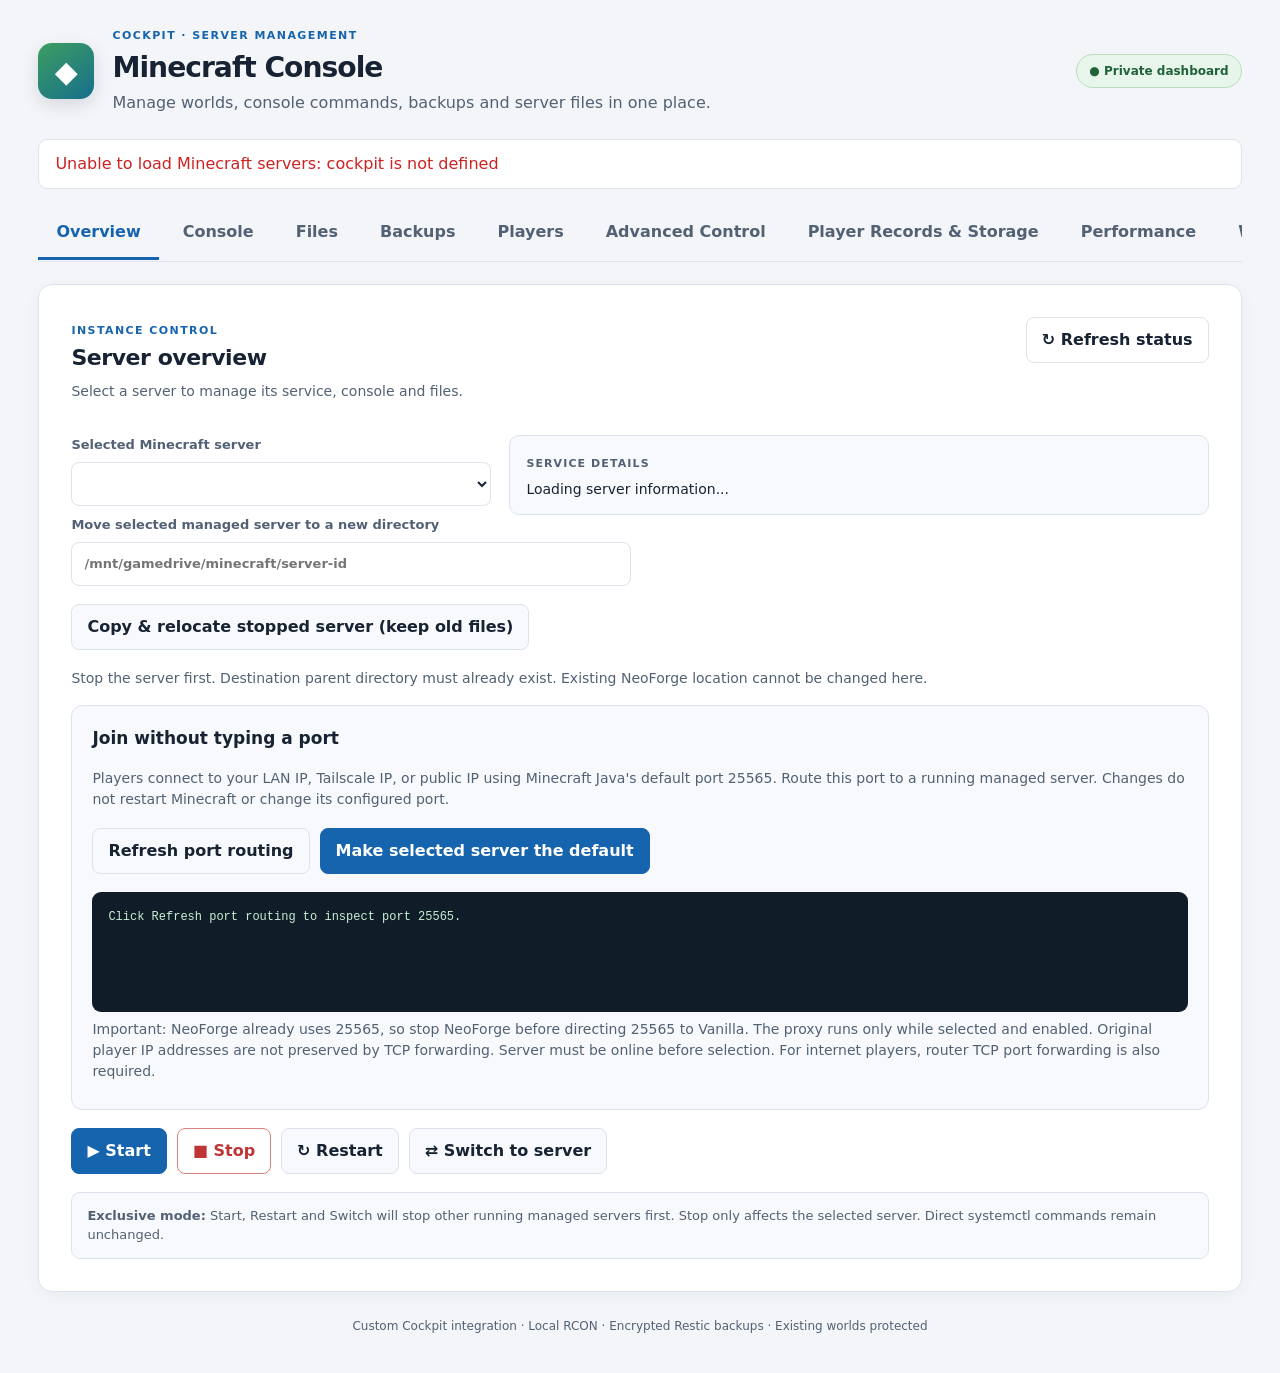
==== cockpit/minecraft-manager/index.html @ a4a47c21 "Initial sanitized Cockpit Minecraft Manager source" ====
<!doctype html>
<html lang="en"><head><meta charset="utf-8"><meta name="viewport" content="width=device-width, initial-scale=1">
<title>Minecraft Console</title><link rel="stylesheet" href="styles.css"><script src="../base1/cockpit.js"></script></head>
<body>
<div class="shell">
<header class="hero"><div class="hero-brand"><div class="app-mark" aria-hidden="true">◆</div><div><div class="eyebrow">COCKPIT · SERVER MANAGEMENT</div><h1>Minecraft Console</h1><p class="subtitle">Manage worlds, console commands, backups and server files in one place.</p></div></div><span class="privacy-pill">● Private dashboard</span></header>
<div id="message" role="status" aria-live="polite"></div>
<nav class="tabs" aria-label="Minecraft manager sections"><button type="button" class="tab active" data-tab="overview" aria-current="page">Overview</button><button type="button" class="tab" data-tab="console">Console</button><button type="button" class="tab" data-tab="files">Files</button><button type="button" class="tab" data-tab="backups">Backups</button><button type="button" class="tab" data-tab="players">Players</button><button type="button" class="tab" data-tab="advanced">Advanced Control</button><button type="button" class="tab" data-tab="player-records">Player Records &amp; Storage</button><button type="button" class="tab" data-tab="performance">Performance</button><button type="button" class="tab" data-tab="insights">World & JVM Insights</button><button type="button" class="tab" data-tab="control-center">Control Center v7</button><button type="button" class="tab" data-tab="automation">Restarts & Resources</button><button type="button" class="tab" data-tab="operations">Operations & Tuning</button><button type="button" class="tab" data-tab="addons">Mods & plugins</button><button type="button" class="tab" data-tab="settings">Settings</button><button type="button" class="tab" data-tab="upgrades">Upgrade versions</button><button type="button" class="tab" data-tab="create">Create server</button></nav>
<main>
<section class="panel tab-view active" data-view="overview" id="overview-panel"><div class="section-heading"><div><span class="kicker">INSTANCE CONTROL</span><h2>Server overview</h2><p class="hint">Select a server to manage its service, console and files.</p></div><button id="refresh" class="btn subtle">↻ Refresh status</button></div>
<div class="server-top"><label class="field server-picker">Selected Minecraft server<select id="server"></select></label><div class="server-summary"><span class="summary-label">Service details</span><div id="info">Loading server information...</div></div></div>
<div class="form-grid"><label class="field">Move selected managed server to a new directory<input id="move-directory" type="text" placeholder="/mnt/gamedrive/minecraft/server-id"></label></div><div class="toolbar"><button id="relocate-server" class="btn secondary">Copy &amp; relocate stopped server (keep old files)</button></div><p class="hint">Stop the server first. Destination parent directory must already exist. Existing NeoForge location cannot be changed here.</p>
<div class="sub-panel" id="default-port-panel"><h3>Join without typing a port</h3><p class="hint">Players connect to your LAN IP, Tailscale IP, or public IP using Minecraft Java's default port 25565. Route this port to a running managed server. Changes do not restart Minecraft or change its configured port.</p><div class="toolbar"><button type="button" id="default-port-refresh" class="btn secondary">Refresh port routing</button><button type="button" id="default-port-select" class="btn primary">Make selected server the default</button></div><pre id="default-port-status" class="output">Click Refresh port routing to inspect port 25565.</pre><p class="hint">Important: NeoForge already uses 25565, so stop NeoForge before directing 25565 to Vanilla. The proxy runs only while selected and enabled. Original player IP addresses are not preserved by TCP forwarding. Server must be online before selection. For internet players, router TCP port forwarding is also required.</p></div>
<div class="action-strip"><button id="start" class="btn primary">▶ Start</button><button id="stop" class="btn danger">■ Stop</button><button id="restart" class="btn secondary">↻ Restart</button><button id="switch" class="btn secondary">⇄ Switch to server</button></div>
<div class="notice"><strong>Exclusive mode:</strong> Start, Restart and Switch will stop other running managed servers first. Stop only affects the selected server. Direct systemctl commands remain unchanged.</div></section>
<section class="panel tab-view" data-view="console"><div class="section-heading"><div><span class="kicker">LIVE OUTPUT</span><h2>Server console</h2><p class="hint">Journal logs update every 15 seconds while visible. Commands use authenticated local RCON.</p></div><span class="terminal-dot">● LIVE POLLING</span></div>
<div class="console-frame"><div class="console-title"><span class="console-lights"><i></i><i></i><i></i></span><span>systemd · selected server</span></div><pre id="logs" aria-label="Minecraft server logs">Loading...</pre></div>
<div class="rcon-bar"><p id="rcon-status" class="status-text">Loading RCON status...</p><button id="enable-rcon" class="btn subtle">Enable RCON (stopped server)</button></div><div class="command-row"><label class="sr-only" for="command">Minecraft RCON command</label><span class="prompt-symbol">&gt;</span><input id="command" type="text" placeholder="Enter command, e.g. list" autocomplete="off"><button id="send" class="btn primary">Send command ↗</button></div>
<div class="notice">Commands target the server currently selected in the Overview tab. Never paste passwords into the console.</div>
<section class="activity-section" aria-labelledby="player-activity-title">
  <div class="section-heading activity-heading"><div><span class="kicker">LIVE PLAYER EVENTS</span><h2 id="player-activity-title">Player activity console</h2><p class="hint">Read-only journal activity from the selected server. Refreshes every 15 seconds while the Console tab is visible. No additional RCON requests.</p></div><span class="terminal-dot">● LIVE POLLING</span></div>
  <div class="activity-controls">
    <label class="field">Event type<select id="activity-filter"><option value="all">All player activity</option><option value="join">Joins</option><option value="leave">Leaves</option><option value="chat">Chat</option><option value="announcement">Announcements & deaths</option><option value="command">Logged commands</option><option value="moderation">Moderation</option></select></label>
    <label class="field">Search messages<input id="activity-search" type="search" maxlength="120" placeholder="Player name or message"></label>
    <label class="activity-check"><input id="activity-autoscroll" type="checkbox" checked> Auto-scroll</label>
    <button type="button" id="activity-pause" class="btn secondary">Pause</button>
    <button type="button" id="activity-refresh" class="btn secondary">↻ Refresh</button>
    <button type="button" id="activity-export" class="btn secondary">Export CSV</button>
  </div>
  <div class="console-frame"><div class="console-title"><span class="console-lights"><i></i><i></i><i></i></span><span>Players · selected server</span><span id="activity-count" class="activity-count">0 events</span></div><div id="player-activity" role="log" aria-label="Minecraft player activity" aria-live="off">Open the Console tab to load player activity.</div></div>
  <p id="activity-status" class="hint" role="status">Events shown only when logged by the server; player commands may require a compatible logging mod or plugin.</p>
</section></section>
<section class="panel tab-view" data-view="backups"><div class="section-heading"><div><span class="kicker">WORLD SAFETY</span><h2>Manual backups</h2><p class="hint" id="backup-description">Back up the selected server into your encrypted Restic repository. Managed servers temporarily stop during backup; NeoForge uses its existing service. No automatic schedule.</p></div></div>
<div class="sub-panel"><h3>Automatic backups &amp; storage</h3><p class="hint">Schedules are per server. Automatic backups may briefly disconnect players. A custom repository must already contain a valid encrypted Restic repository; no files are moved.</p><div class="toolbar"><label>Schedule <select id="backup-schedule"><option value="off">Off (manual only)</option><option value="hourly">Every hour</option><option value="6hours">Every 6 hours</option><option value="12hours">Every 12 hours</option><option value="daily">Daily</option><option value="weekly">Weekly</option><option value="custom">Custom interval</option></select></label><label>Custom interval (minutes, 15–10080) <input id="backup-interval" type="number" min="15" max="10080" value="1440"></label></div><label>Existing backup repository <input id="backup-repository" type="text" style="width:100%" placeholder="/mnt/backup/minecraft/restic-repo"></label><p class="hint" id="backup-repo-note"></p><label>Restore export directory (optional, on a mounted drive) <input id="restore-export-directory" type="text" style="width:100%" placeholder="/mnt/drive/minecraft-restore-export"></label><div class="action-strip"><button id="backup-settings-save" class="btn secondary">Save backup settings</button><span id="backup-schedule-status" class="small"></span></div><p class="hint">Live restore always restores into the original stopped server directory with a recovery copy. Exporting to another folder does not alter the live server.</p></div>
<div class="action-strip"><button id="backup" class="btn primary">Back up selected server now</button><button id="snapshots" class="btn secondary">↻ Refresh backup history</button></div><div class="block-title">Selected server snapshot history</div><pre id="backup-list" class="output" aria-label="Restic backup history">Select Refresh backup history.</pre><div class="sub-panel"><h3>Restore a server snapshot</h3><p class="hint">The selected server must be stopped. A recovery Restic snapshot is made first, and old files are retained in a sibling folder. Restoration never starts the server automatically.</p><div class="toolbar"><button id="restore-refresh" class="btn secondary">Load available restore points</button><select id="restore-select" aria-label="Restore snapshot"><option value="">Choose a snapshot...</option></select></div><button id="restore-go" class="btn danger" disabled>Restore selected snapshot</button> <button id="restore-export-go" class="btn secondary">Export snapshot to folder</button><div id="restore-status" class="small"></div></div><div class="notice">Run backups when no players are online. Test restores before relying on any backup for important world data.</div></section>
<section class="panel tab-view" data-view="files"><div class="section-heading"><div><span class="kicker">SERVER CONTENT</span><h2>Server files</h2><p class="hint">Edit configuration files and upload content within the selected server directory.</p></div></div><div class="notice warning"><strong>Live-aware edits:</strong> You may save server.properties while running. Only supported settings (difficulty, default gamemode, whitelist) are sent live via RCON; other changes require a restart. Stop before editing other files or uploading. Make a Restic backup first; never upload untrusted mods or plugins.</div>
<div class="sub-panel"><h3>Configuration editor</h3><div class="toolbar"><button id="file-refresh" class="btn subtle">↻ Refresh files</button><label class="field inline-field">File<select id="file-select" aria-label="Choose server file"><option value="">Load files...</option></select></label><button id="file-open" class="btn secondary">Edit selected config</button></div><div id="file-label" class="small"></div><textarea id="file-editor" rows="16" spellcheck="false" aria-label="Configuration editor"></textarea><div class="toolbar"><button id="file-save" class="btn primary">Save configuration</button></div></div>
<div class="sub-panel"><h3>Upload server files</h3><div class="form-grid"><label class="field">Destination<select id="upload-kind"><option value="mods">NeoForge mods (.jar)</option><option value="plugins">Spigot plugins (.jar)</option><option value="resourcepacks">Resource packs (.zip)</option><option value="icon">Server icon (64×64 PNG)</option></select></label><label class="field">Choose a file<input id="upload-file" type="file"></label></div><button id="upload-button" class="btn primary">↑ Upload to selected server</button><div id="upload-status" class="small" role="status"></div><p class="hint">Resource packs must be hosted separately to distribute to players. The server icon is saved as <code>server-icon.png</code> and appears in the multiplayer list after restart.</p></div></section>

<section class="panel tab-view" data-view="players"><div class="section-heading"><div><span class="kicker">ACCESS CONTROL</span><h2>Player management</h2><p class="hint">Manage online players, whitelists, and operator permissions through the selected server's RCON connection.</p></div></div><div class="sub-panel"><div class="toolbar"><button class="btn secondary" id="players-refresh">Refresh players & whitelist</button><button class="btn secondary" id="whitelist-on">Whitelist on</button><button class="btn secondary" id="whitelist-off">Whitelist off</button></div><pre class="output" id="players-output">Select Refresh to load players.</pre></div><div class="sub-panel"><label class="field">Minecraft Java username<input id="player-name" maxlength="16" pattern="[A-Za-z0-9_]{3,16}" placeholder="PlayerName" /></label><div class="toolbar"><select id="player-operation" aria-label="Player action"><option value="whitelist-add">Add to whitelist</option><option value="whitelist-remove">Remove from whitelist</option><option value="op">Grant operator</option><option value="deop">Revoke operator</option><option value="kick">Kick player</option><option value="ban">Ban player</option><option value="pardon">Unban player</option></select><button class="btn primary" id="player-apply">Apply action</button></div></div></section>
<section class="panel tab-view" data-view="advanced"><div class="section-heading"><div><span class="kicker">PLAYER OPERATIONS</span><h2>Advanced Minecraft Control Center</h2><p class="hint">Selected server only. Player analytics use recorded journal activity; live announcements use authenticated RCON.</p></div><button class="btn secondary" id="advanced-refresh">Refresh activity summary</button></div>
<div class="sub-panel"><h3>Player activity summary · last 24 hours</h3><p class="hint">Based on the most recent 2,500 journal lines; not a complete accounting of every player command or action.</p><div id="advanced-summary" class="stat-grid">Click Refresh activity summary.</div><div id="advanced-hourly" class="addon-list"></div><p id="advanced-status" class="hint"></p></div>
<div class="sub-panel" id="quick-branding"><h3>Quick server branding</h3>
<div class="form-grid"><label class="field">Branding target — independent of Overview<select id="brand-server"></select></label></div>
<div class="notice" id="brand-destination">Choose a server to see the destination path.</div><p class="hint">Set a friendly Cockpit display name and Minecraft multiplayer description (MOTD). The name is a dashboard label only, not a server-folder or world rename. MOTD needs a server restart to appear in multiplayer lists; icon uploads also need a restart.</p><div class="form-grid"><label class="field">Friendly dashboard name<input id="brand-label" maxlength="56" placeholder="My Survival Server"></label><label class="field">Multiplayer description (MOTD)<input id="brand-motd" maxlength="120" placeholder="Welcome to the server!"></label></div><div class="toolbar"><button id="brand-load" class="btn secondary">Reload branding</button><button id="brand-save" class="btn primary">Save branding</button></div><div class="sub-panel"><h4>Server icon</h4><p class="hint">Direct upload to the server selected ABOVE, not the Files or Overview tab. Stopped server required. Existing icon is backed up before replacement.</p><label class="field">Choose 64×64 PNG<input type="file" id="brand-icon-file" accept="image/png,.png"></label><div class="toolbar"><img id="brand-icon-preview" alt="New icon preview" width="64" height="64" style="display:none;image-rendering:pixelated;border-radius:6px"><button type="button" class="btn primary" id="brand-icon-upload">Upload icon to selected server</button></div><p class="hint" id="brand-icon-status">No file selected.</p></div><p class="hint" id="brand-status">Select a server to load branding.</p></div>
<div class="sub-panel" id="branding-v8"><h3>Branding Studio v8</h3><p class="hint">Uses the independent Quick Branding server selector above. Preview only until you explicitly save. Live status ping uses localhost; it will not start Minecraft.</p>
<div class="toolbar"><button class="btn secondary" id="v8-refresh">Refresh branding &amp; live status</button><span id="v8-state" class="hint">Not loaded.</span></div>
<div class="form-grid"><label class="field">Colored MOTD (use § color codes)<input id="v8-motd" maxlength="240" placeholder="§6My §aSurvival §fServer"></label><label class="field">Insert color code<select id="v8-color"><option value="§6">Gold</option><option value="§c">Red</option><option value="§a">Green</option><option value="§b">Aqua</option><option value="§e">Yellow</option><option value="§f">White</option><option value="§l">Bold</option><option value="§o">Italic</option><option value="§r">Reset</option></select></label></div>
<div class="toolbar"><button class="btn secondary" id="v8-insert">Insert format code</button><button class="btn primary" id="v8-save-motd">Save MOTD only</button></div>
<div class="notice"><strong>Local preview — not your client's saved server name</strong><div style="display:flex;gap:12px;align-items:center;margin:8px 0"><img id="v8-icon" width="64" height="64" alt="Server icon preview" style="image-rendering:pixelated;border-radius:5px"><div><strong id="v8-client-name">Minecraft Server (client-defined)</strong><div id="v8-preview" style="white-space:pre-wrap"></div><small id="v8-ping">Status ping not requested.</small></div></div></div>
<div class="sub-panel"><h4>Icon converter &amp; gallery</h4><p class="hint">Convert JPEG, PNG or WebP to 64×64 PNG. Crop or fit. The backend stores the previous icon in history.</p><label class="field">Choose image<input id="v8-image" type="file" accept="image/jpeg,image/png,image/webp"></label><label class="field">Resize mode<select id="v8-resize"><option value="crop">Crop to fill</option><option value="fit">Fit with transparent padding</option></select></label><div class="toolbar"><button id="v8-icon-save" class="btn primary">Convert &amp; save icon</button><button id="v8-gallery-refresh" class="btn secondary">Load icon history</button></div><div id="v8-gallery" class="addon-list"></div></div>
<div class="sub-panel"><h4>Presets &amp; per-server history</h4><div class="toolbar"><label class="field">Preset name<input id="v8-preset-name" maxlength="40" placeholder="Survival"></label><button id="v8-preset-save" class="btn secondary">Save current as preset</button></div><div class="toolbar"><label class="field">Saved preset<select id="v8-presets"></select></label><button id="v8-preset-apply" class="btn secondary">Apply preset to chosen server</button></div><div class="toolbar"><label class="field">Copy preset FROM server<select id="v8-copy-source"></select></label><label class="field">Source preset<select id="v8-copy-preset"></select></label><button id="v8-copy" class="btn secondary">Copy source preset to current branding target (do not apply)</button></div><p class="hint">Preset application changes MOTD and icon, but not the Cockpit display name. To copy between servers, select the destination in Quick Branding and save matching values explicitly. No automatic restarts.</p><div class="toolbar"><button id="v8-history-refresh" class="btn secondary">Refresh audit/history</button></div><div id="v8-history" class="addon-list"></div></div><p class="notice" id="v8-feedback">No changes made.</p></div>
<!-- MC_JOIN_ANNOUNCER_BEGIN -->
<div class="sub-panel" id="join-announcer-panel"><h3>Automatic join &amp; leave announcements · Vanilla</h3>
<p class="hint">Customize messages when players join or leave. Runs as a separate local systemd service; no mods or Minecraft restarts. Applies only to mc-managed-vanilla-test.service, regardless of the server selected above. The normal Vanilla join/leave lines will still appear.</p>
<div class="form-grid"><label class="field">Join message (include {player})<input id="join-message" maxlength="140" placeholder="✦ {player} joined!"></label>
<label class="field">Leave message (include {player})<input id="leave-message" maxlength="140" placeholder="✦ {player} left!"></label>
<label class="field">Message color<select id="join-color"><option value="gold">Gold</option><option value="green">Green</option><option value="aqua">Aqua</option><option value="yellow">Yellow</option><option value="white">White</option><option value="red">Red</option><option value="gray">Gray</option><option value="blue">Blue</option><option value="light_purple">Purple</option><option value="dark_green">Dark green</option><option value="dark_red">Dark red</option><option value="dark_aqua">Dark aqua</option></select></label></div>
<div class="toolbar"><button class="btn secondary" id="join-load">Reload</button><button class="btn primary" id="join-save">Save messages</button><button class="btn secondary" id="join-enable">Enable</button><button class="btn secondary" id="join-disable">Disable</button><button class="btn secondary" id="join-test">Send test message</button><button class="btn secondary" id="join-history-load">Recent activity</button></div>
<p class="hint" id="join-live-state">Checking service…</p><pre class="log" id="join-history"></pre></div>
<script defer src="announcer-ui.js"></script>
<!-- MC_JOIN_ANNOUNCER_END -->
<div class="sub-panel" id="periodic-panel"><h3>Periodic announcements</h3><p class="hint">Schedules are saved per server and persist across reboots. A timer checks every minute. Messages rotate in order and display a red bold [Console]: prefix. Offline servers are skipped. No automatic restarts.</p><label class="field"><input id="periodic-enabled" type="checkbox"> Enable scheduled announcements</label><div class="toolbar"><label class="field">Repeat every (minutes, minimum 5)<input id="periodic-minutes" type="number" min="5" max="1440" step="1" value="60"></label></div><div class="toolbar"><label class="field">Announcement color<select id="periodic-color"><option value="white">White</option><option value="gold">Gold</option><option value="yellow">Yellow</option><option value="green">Green</option><option value="aqua">Aqua</option><option value="blue">Blue</option><option value="light_purple">Purple</option><option value="red">Red</option><option value="gray">Gray</option></select></label><label class="field"><input type="checkbox" id="periodic-bold"> Bold messages</label></div><p class="hint">Color uses Minecraft <code>tellraw</code> JSON text components. Check your server version with Send next message now; unsupported versions will report failure, not silently send an uncolored message.</p><label class="field">Messages (one per line, max 8, each 1–140 characters)<textarea id="periodic-messages" rows="5" placeholder="Remember to be respectful!&#10;Server backups run overnight."></textarea></label><div class="toolbar"><label class="field"><input type="checkbox" id="periodic-online-only"> Only announce when players are online</label><label class="field"><input type="checkbox" id="periodic-quiet-enabled"> Enable quiet hours (server local time)</label><label class="field">Quiet start<input id="periodic-quiet-start" type="time" value="23:00"></label><label class="field">Quiet end<input id="periodic-quiet-end" type="time" value="08:00"></label></div><p class="hint">Quiet hours support overnight ranges. Scheduled messages are skipped during quiet hours or with no players; the next regular interval is still checked. Test now bypasses both rules.</p><div class="notice" id="periodic-preview">Next message preview appears here after loading a schedule.</div><div class="toolbar"><button class="btn primary" id="periodic-save">Save schedule</button><button class="btn secondary" id="periodic-load">Reload</button><button class="btn secondary" id="periodic-test">Send next message now</button><button class="btn secondary" id="periodic-history-btn">Recent sends</button></div><div class="toolbar"><label class="field">Quick message preset<select id="announcement-preset"><option value="">Choose a preset…</option><option value="welcome">Welcome and rules</option><option value="backup">Backup reminder</option><option value="discord">Community reminder</option><option value="lag">Performance tip</option></select></label><button id="announcement-preset-add" class="btn secondary">Add preset to rotation</button></div><p id="periodic-status" class="hint">Load the selected server to view its schedule.</p><pre id="periodic-history" class="log"></pre></div>
<div class="sub-panel"><h3>Broadcast announcement</h3><p class="hint">Send a message to everyone currently online with a red bold <strong>[Console]:</strong> label. Uses the announcement color and bold setting above. No restart; requires RCON.</p><label class="field">Message (1–140 characters)<input type="text" id="advanced-announcement" maxlength="140" placeholder="Server maintenance in 10 minutes" autocomplete="off"></label><div class="toolbar"><button class="btn primary" id="advanced-announce">Send announcement</button></div><p id="advanced-announce-status" class="hint">Nothing sent yet.</p></div>
<div class="notice">Announcements are visible to players. Always verify the selected server before sending. Full command auditing requires server-side support.</div></section>
<section class="panel tab-view" data-view="player-records">
<div class="section-heading"><div><span class="kicker">PLAYER HISTORY &amp; BACKUP AUDIT</span><h2>Player Records &amp; Storage</h2><p class="hint">Selected Minecraft server only. Player history is collected from retained systemd logs; commands absent from Minecraft logs cannot be recovered.</p></div><button id="v4-refresh" class="btn secondary">Refresh records</button></div>
<div class="sub-panel"><h3>Server storage and file location</h3><div id="v4-storage" class="addon-list">Select Refresh records.</div><p class="hint">Sizes are filesystem estimates and can be partial on very large directories. Never include Restic repository size in Minecraft world size.</p></div>
<div class="sub-panel"><h3>Restic backup inventory · read-only</h3><div id="v4-backups" class="addon-list">Select Refresh records.</div><p class="hint">Shows ALL snapshots in the selected configured repository, including snapshots not tagged for this server. Matching uses snapshot tags and source paths. Restic deduplicates storage: summing snapshot sizes is misleading. No backups are deleted.</p></div>
<div class="sub-panel"><h3>Persistent player history</h3><p class="hint">Recorded from retained journal events when Refresh is used. The on-disk database preserves observed events across browser sessions and reboots; it cannot reconstruct events already rotated out of the journal.</p><div id="v4-players" class="addon-list">Select Refresh records.</div><pre id="v4-events" class="log">No events loaded.</pre></div>
<div class="sub-panel"><h3>Private moderation notes</h3><p class="hint">Administrator notes are stored locally per server and player; they do not change bans or whitelists. Only trusted Cockpit administrators should access this page.</p><div class="toolbar"><label class="field">Player name<input id="v4-player" maxlength="16" placeholder="MinecraftName"></label><button class="btn secondary" id="v4-notes-load">Load note</button></div><label class="field">Note<textarea id="v4-note" rows="4" maxlength="2000" placeholder="Reason for warning, moderation context, follow-up…"></textarea></label><div class="toolbar"><button class="btn primary" id="v4-notes-save">Save note</button><span id="v4-note-status" class="hint"></span></div></div>
</section>
<section class="panel tab-view" data-view="performance"><div class="section-heading"><div><span class="kicker">SERVER TELEMETRY</span><h2>Performance</h2><p class="hint">Systemd process counters and disk space, plus player count when RCON is ready. Visible performance and console panels refresh every 15 seconds; hidden tabs do not poll.</p></div><button id="stats-refresh" class="btn secondary">Refresh metrics</button></div><div class="stat-grid" id="stats-grid">Select Refresh metrics.</div><div class="notice">TPS/MSPT are not universally available. This page does not invent performance measurements on Vanilla.</div></section>
<section class="panel tab-view" data-view="insights"><div class="section-heading"><div><span class="kicker">READ-ONLY SERVER INSPECTION</span><h2>World & JVM Insights</h2><p class="hint">Review world storage, live JVM heap settings, garbage collector, systemd resource limits, and health notices without changing your servers.</p></div><button id="insights-refresh" class="btn secondary">Refresh insights</button></div><div id="insights-summary" class="stat-grid">Select Refresh insights.</div><div class="sub-panel"><h3>World storage</h3><div id="insights-worlds" class="addon-list">No scan yet.</div></div><div class="sub-panel"><h3>Health and resource recommendations</h3><div id="insights-notices" class="notice">No scan yet.</div><p class="hint">World-size scans are bounded to 12,000 directory entries per world. CPU affinity and JVM heap settings are inspection-only; no automatic tuning is applied.</p></div></section>
<section class="panel tab-view" data-view="control-center"><div class="section-heading"><div><span class="kicker">MINECRAFT CONTROL CENTER v7</span><h2>Health, Players, Backups & Tuning</h2><p class="hint">Read-only intelligence and resource planning. No automatic restarts or persistent configuration changes.</p></div><button class="btn secondary" id="cc-refresh">Refresh control center</button></div><div class="sub-panel"><h3>Server & recovery health</h3><div id="cc-health" class="stat-grid">Click Refresh.</div></div><div class="sub-panel"><h3>Player activity & crash indicators (24 hours)</h3><div id="cc-players" class="addon-list">Click Refresh.</div></div><div class="sub-panel"><h3>World storage & backup status</h3><div id="cc-worlds" class="addon-list">Click Refresh.</div></div><div class="sub-panel"><h3>Persistent CPU & RAM history (7 days)</h3><p class="hint">Read-only cgroup measurements recorded every minute, even with Cockpit closed. CPU percentage is across logical CPUs (100% = one core). Gaps indicate stopped services or missing metrics. Data collection starts after installation.</p><div class="toolbar"><label class="field">History window <select id="v7-window"><option value="1">1 hour</option><option value="6">6 hours</option><option value="24" selected>24 hours</option><option value="168">7 days</option></select></label><button class="btn secondary" id="v7-refresh">Refresh performance history</button></div><div id="v7-metrics-status" class="notice">No history loaded.</div><div id="v7-metrics-graphs" style="display:grid;gap:14px"></div></div><div class="sub-panel"><h3>Performance history (this browser session)</h3><p class="hint">Snapshots collected only while this tab is open. No permanent daemon or server-side database.</p><div id="cc-trends" class="addon-list">No samples yet.</div></div><div class="sub-panel"><h3>RAM & CPU plan (preview only)</h3><div class="toolbar"><label class="field">Minimum JVM heap (GiB)<input id="cc-min" type="number" min="1" max="64" value="4"></label><label class="field">Maximum JVM heap (GiB)<input id="cc-max" type="number" min="1" max="64" value="8"></label><label class="field">Logical CPU equivalent<input id="cc-cores" type="number" min="1" max="32" value="4"></label><button class="btn secondary" id="cc-plan">Preview resource plan</button></div><div class="notice" id="cc-plan-result">Preview does not apply any changes.</div></div><div class="sub-panel"><h3>Persistent NeoForge JVM heap (requires stopped server)</h3><p class="hint">Changes take effect on the next server start. The original JVM argument file is backed up. Only NeoForge is supported.</p><div class="toolbar"><button class="btn secondary" id="v6-load-heap">Read current JVM heap</button><label class="field">Minimum heap (GiB)<input type="number" id="v6-min" min="1" max="24" value="4"></label><label class="field">Maximum heap (GiB)<input type="number" id="v6-max" min="1" max="24" value="12"></label><button class="btn secondary" id="v6-save-heap">Save JVM heap</button></div><div class="notice" id="v6-heap-status">No changes made.</div></div>
<div class="sub-panel"><h3>NeoForge crash recovery (requires stopped server)</h3><p class="hint">Existing restart-on-failure is preserved. Optional settings use a dedicated systemd drop-in, with previous overrides backed up.</p><div class="toolbar"><button class="btn secondary" id="v6-load-recovery">Read current policy</button><label class="field">Restart delay (seconds)<input type="number" id="v6-delay" min="5" max="300" value="15"></label><label class="field">Max starts in interval<input type="number" id="v6-burst" min="1" max="10" value="3"></label><label class="field">Interval (seconds)<input type="number" id="v6-interval" min="60" max="3600" value="300"></label><button class="btn secondary" id="v6-save-recovery">Save recovery policy</button></div><div class="notice" id="v6-recovery-status">No changes made.</div></div>
<div class="sub-panel"><h3>Safety recommendations</h3><div id="cc-advice" class="notice">Click Refresh.</div></div></section>
<section class="panel tab-view" data-view="automation"><div class="section-heading"><div><span class="kicker">RESOURCE & RESTART AUTOMATION</span><h2>Scheduled Restarts & Persistent Resources</h2><p class="hint">Controls apply to the server selected below, independently of the Overview selection. Server-specific changes require confirmation.</p></div></div>
<div class="sub-panel"><h3>Selected server</h3><label class="field">Minecraft server<select id="v9-server"></select></label><div class="toolbar"><button id="v9-reload" class="btn secondary">Load current policy</button></div><div id="v9-state" class="notice">Choose a server.</div></div>
<div class="sub-panel"><h3>Automatic scheduled restarts</h3><p class="hint">Opt-in; one reminder before stopping Minecraft, an extra one-minute warning for longer countdowns. Only restarts an already running server. Requires working local RCON. Fails closed if warnings cannot be sent. No catch-up restarts after downtime.</p>
<label class="field"><input id="v9-enabled" type="checkbox"> Enable automatic restarts</label><div class="toolbar"><label class="field">Every N hours<input id="v9-hours" type="number" min="1" max="168" value="24"></label><label class="field">Warning lead time<select id="v9-warn"><option value="1">1 minute</option><option value="5" selected>5 minutes</option><option value="10">10 minutes</option></select></label><button id="v9-save-schedule" class="btn primary">Save restart schedule</button></div><div id="v9-schedule-status" class="notice">Disabled until you enable it.</div></div>
<div class="sub-panel"><h3>Persistent CPU & RAM policy</h3><p class="hint">Stop the selected server before applying. CPUQuota is a limit, not CPU affinity. 100% = one logical CPU; 0 = unlimited. MemoryMax is total service memory, not the Java heap.</p>
<div class="toolbar"><label class="field">CPU limit (%)<input id="v9-cpu" type="number" min="0" max="2800" value="400"></label><label class="field">MemoryMax (GiB; 0 unlimited)<input id="v9-memory" type="number" min="0" max="26" value="6"></label><label class="field">JVM Xms (GiB; 0 unchanged)<input id="v9-min" type="number" min="0" max="24" value="0"></label><label class="field">JVM Xmx (GiB; 0 unchanged)<input id="v9-max" type="number" min="0" max="24" value="0"></label></div><p class="hint">Persistent Xms/Xmx is supported for standard managed Vanilla/Spigot units. NeoForge JVM heap continues to use its existing Control Center v7 tool. No running JVM is forcibly modified.</p><button class="btn primary" id="v9-save-resources">Save resources (stopped server)</button><div class="notice" id="v9-resource-status">No changes made.</div></div></section>
<section class="panel tab-view" data-view="operations"><div class="section-heading"><div><span class="kicker">OPERATIONAL INTELLIGENCE</span><h2>Operations & Tuning</h2><p class="hint">View player activity, crash indicators and systemd resource policy. Runtime CPU quota is optional and requires confirmation.</p></div><button class="btn secondary" id="ops-refresh">Refresh</button></div>
<div class="sub-panel"><h3>Service health</h3><div class="stat-grid" id="ops-health">Load operations to begin.</div><p class="hint" id="ops-scope"></p></div>
<div class="sub-panel"><h3>Player activity & server warnings</h3><div class="addon-list" id="ops-events">No history loaded.</div></div>
<div class="sub-panel"><h3>Resource policy</h3><div id="ops-policy" class="notice">No policy loaded.</div><p class="hint">CPU quota caps aggregate CPU time; it does not pin cores or increase performance. 100% = one logical CPU. A cap can worsen TPS. The change is runtime-only and resets after reboot. NeoForge is inspection-only.</p><div class="toolbar"><label class="field">Runtime CPU quota <select id="ops-quota"><option value="off">Unlimited (default)</option><option value="100">100% — one core</option><option value="200">200% — two cores</option><option value="300">300% — three cores</option><option value="400">400% — four cores</option><option value="600">600% — six cores</option><option value="800">800% — eight cores</option></select></label><button class="btn secondary" id="ops-apply">Apply runtime CPU quota</button></div></div></section>
<section class="panel tab-view" data-view="addons"><div class="section-heading"><div><span class="kicker">EXTENSIONS</span><h2>Mods & plugins</h2><p class="hint">Inspect or disable JAR files. The server must be stopped before changing add-ons.</p></div><button id="addons-refresh" class="btn secondary">Refresh add-ons</button></div><div id="addons-list" class="addon-list">Load add-ons to begin. Use the Files tab to upload compatible JARs.</div></section>
<section class="panel tab-view" data-view="settings"><div class="section-heading"><div><span class="kicker">CONFIGURATION</span><h2>Visual server settings</h2><p class="hint">Edit server.properties while running. Supported changes apply through RCON; other changes take effect after restart.</p></div><button id="settings-refresh" class="btn secondary">Reload settings</button></div><div class="notice warning" id="settings-warning">Running servers can save settings. Only difficulty, default gamemode, and whitelist are applied live when RCON is available.</div><div id="settings-fields" class="form-grid"></div><div class="toolbar"><button id="settings-save" class="btn primary" disabled>Save settings (live where supported)</button></div></section>
<section class="panel tab-view" data-view="upgrades"><div class="section-heading"><div><span class="kicker">SERVER SOFTWARE</span><h2>Version upgrades</h2><p class="hint">Manage installed software versions without overwriting Minecraft worlds. Existing NeoForge and Spigot upgrades are intentionally protected until their loader-specific migration workflow is available.</p></div></div>
<div class="sub-panel"><h3>Selected server</h3><p class="notice" id="upgrade-current">Use the server selector in Overview, then refresh this panel.</p><div class="toolbar"><button id="upgrade-inspect" class="btn secondary">Refresh selected server</button></div><label class="field">Target official Minecraft release<select id="upgrade-version"><option value="">Click Load official releases</option></select></label><div class="toolbar"><button id="upgrade-load" class="btn secondary">Load official releases</button><button id="upgrade-run" class="btn primary">Upgrade stopped Vanilla server</button></div><p class="hint">Only managed Vanilla upgrades are automated in this release. Server must be stopped. Downloads are checked against official Mojang SHA-1 metadata. The previous server.jar is retained for rollback. The world files are not backed up or modified by this tool. Changing Minecraft versions may still affect worlds on subsequent startup—make a world backup yourself before starting a newer version.</p><pre class="output" id="upgrade-result">No upgrade attempted.</pre></div>
<div class="notice warning">Forge, NeoForge, Fabric, Quilt, Paper, Purpur and Spigot have distinct installation and compatibility requirements. Do not rename loader jars or apply Vanilla upgrades to them.</div></section>
<section class="panel tab-view" data-view="create"><div class="section-heading"><div><span class="kicker">NEW INSTANCE</span><h2>Create a Minecraft server</h2><p class="hint">Create a separate Vanilla, Spigot, Paper, or Purpur instance. Existing NeoForge files and worlds stay untouched.</p></div></div>
<div class="form-grid"><label class="field">Server type<select id="server-type"><option value="vanilla">Vanilla</option><option value="spigot">Spigot (BuildTools)</option><option value="paper">Paper (stable builds)</option><option value="purpur">Purpur</option></select></label><label class="field">Server name<input id="name" type="text" placeholder="my-survival" maxlength="35"></label><label class="field">Minecraft release<select id="version"><option value="">Click Load versions</option></select></label><label class="field">Server port (0 = automatic)<input id="port" type="number" min="0" max="65535" value="0"></label></div>
<label class="field">Server directory (optional, default /opt/minecraft/managed/name)<input id="create-directory" type="text" placeholder="/mnt/gamedrive/minecraft/my-survival"></label>
<div class="sub-panel"><h3>Backup setup for this new server</h3><p class="hint">Configure per-server backups before creation. Backups are disabled by default, and existing Restic repositories are never moved or reinitialized. The new server remains stopped after creation.</p>
<div class="form-grid"><label class="field">Automatic backup schedule<select id="create-backup-schedule"><option value="off">Off (manual backups only)</option><option value="hourly">Every hour</option><option value="6hours">Every 6 hours</option><option value="12hours">Every 12 hours</option><option value="daily">Daily</option><option value="weekly">Weekly</option><option value="custom">Custom interval</option></select></label>
<label class="field">Custom interval (15–10080 minutes)<input id="create-backup-interval" type="number" min="15" max="10080" value="1440"></label></div>
<label class="field">Existing encrypted Restic repository<input id="create-backup-repository" type="text" placeholder="/mnt/backup/minecraft/restic-repo"></label>
<label class="field">Restore export directory (optional)<input id="create-restore-export" type="text" placeholder="/mnt/backupdrive/restore-exports/new-server"></label>
<p class="hint">Repository must already exist, be on a writable mounted drive, and unlock with the configured Restic password file. Export destination must be empty, on another mounted drive, and outside the server and repository paths. Scheduled backups can briefly disconnect players.</p></div>
<div class="toolbar"><button id="load-versions" class="btn secondary">↻ Load official versions</button></div><div class="notice">Spigot uses BuildTools and may take several minutes. Paper only uses stable vendor builds. Purpur and Paper may not be published for every Minecraft release. Forge, NeoForge, Fabric and Quilt require separate loader installers and are not available in this release. New servers receive independent RCON credentials.</div>
<label class="eula-row"><input id="eula" type="checkbox"> I have read and agree to the <a href="https://aka.ms/MinecraftEULA" target="_blank" rel="noreferrer">Minecraft EULA</a>.</label>
<div class="action-strip"><button id="create" class="btn primary">+ Create separate server</button><button id="check-build" class="btn secondary">Check Spigot build status</button></div><pre id="build-log" class="output" aria-label="Spigot build status">Select a Spigot server and click Check build status.</pre><p class="hint">New servers are created stopped and disabled at boot. Switching versions creates a new instance rather than downgrading an existing world.</p></section>
</main><footer>Custom Cockpit integration · Local RCON · Encrypted Restic backups · Existing worlds protected</footer>
</div><script src="app.js"></script><script src="ui.js"></script></body></html>
---- cockpit/minecraft-manager/styles.css ----
/* External stylesheet: Cockpit's Content Security Policy may block inline CSS. */
:root{font-family:system-ui,-apple-system,"Segoe UI",sans-serif;color-scheme:light dark;--bg:#f3f5f8;--surface:#fff;--surface-alt:#f7f9fc;--text:#172333;--muted:#526174;--border:#dce3ec;--primary:#1764ae;--primary-hover:#0f4f8e;--warn:#fff8e8;--warn-border:#f0d89b;--focus:#71a9ea}
@media(prefers-color-scheme:dark){:root{--bg:#171d26;--surface:#212a35;--surface-alt:#293442;--text:#edf3f9;--muted:#b5c4d4;--border:#405064;--primary:#438cde;--primary-hover:#2474c7;--warn:#41351d;--warn-border:#846e35}}
*{box-sizing:border-box}body{margin:0;background:var(--bg);color:var(--text);line-height:1.5}button,input,select,textarea{font:inherit}button,select,input,textarea{max-width:100%}button{cursor:pointer}button:disabled{opacity:.48;cursor:not-allowed}button:focus-visible,input:focus-visible,select:focus-visible,textarea:focus-visible,.tab:focus-visible{outline:3px solid var(--focus);outline-offset:2px}.shell{max-width:1480px;margin:0 auto;padding:28px clamp(16px,3vw,48px) 38px}.hero{display:flex;align-items:center;justify-content:space-between;gap:20px;margin-bottom:24px}.hero-brand{display:flex;align-items:center;gap:18px}.app-mark{width:56px;height:56px;flex:0 0 56px;display:grid;place-items:center;border-radius:14px;background:linear-gradient(145deg,#3d9d61,#166f8c);box-shadow:0 6px 18px #07182520;color:white;font-size:30px}.eyebrow,.kicker{font-weight:800;letter-spacing:.13em;font-size:11px;color:var(--primary)}h1{font-size:clamp(24px,2.2vw,34px);letter-spacing:-.035em;margin:2px 0}h2{font-size:22px;letter-spacing:-.02em;margin:0 0 6px}h3{margin:0 0 16px;font-size:17px}.subtitle,.hint,.small{color:var(--muted)}.subtitle{margin:0}.hint{font-size:14px;margin:7px 0}.small{font-size:13px;margin:10px 0}.privacy-pill,.terminal-dot{background:#e7f5eb;color:#206339;border:1px solid #b8debf;border-radius:50px;padding:7px 12px;font-size:12px;font-weight:750;white-space:nowrap}.terminal-dot{background:#16352e;color:#a5f2c6;border-color:#375b4d;font-size:11px}.tabs{display:flex;gap:6px;border-bottom:1px solid var(--border);margin:0 0 22px;overflow-x:auto;padding-bottom:1px}.tab{appearance:none;border:0;background:transparent;border-bottom:3px solid transparent;color:var(--muted);padding:13px 18px;font-weight:700;white-space:nowrap}.tab:hover{color:var(--text);background:var(--surface-alt)}.tab.active{color:var(--primary);border-bottom-color:var(--primary)}.panel{background:var(--surface);border:1px solid var(--border);box-shadow:0 4px 16px #1123400b;border-radius:14px;padding:clamp(18px,3vw,32px)}.tab-view{display:none}.tab-view.active{display:block}.section-heading{display:flex;align-items:start;justify-content:space-between;gap:16px;margin-bottom:26px}.server-top{display:grid;grid-template-columns:minmax(240px,420px) 1fr;gap:18px}.field{display:flex;flex-direction:column;gap:8px;color:var(--muted);font-size:13px;font-weight:700}.field input:not([type=checkbox]),.field select,.command-row input,.inline-field select{width:100%;background:var(--surface);border:1px solid var(--border);color:var(--text);border-radius:8px;padding:11px 12px;min-height:44px}.field input[type=file]{padding:10px;border:1px dashed var(--border);border-radius:8px}.server-summary{padding:14px 16px;background:var(--surface-alt);border:1px solid var(--border);border-radius:10px;min-width:0}.summary-label{color:var(--muted);text-transform:uppercase;letter-spacing:.1em;font-size:11px;font-weight:800}#info{margin-top:5px;overflow-wrap:anywhere;font-size:14px}.action-strip,.toolbar{display:flex;flex-wrap:wrap;align-items:center;gap:10px;margin:18px 0}.btn{border:1px solid var(--border);background:var(--surface);color:var(--text);border-radius:8px;padding:10px 15px;min-height:41px;font-weight:700}.btn:hover:not(:disabled){background:var(--surface-alt)}.btn.primary{background:var(--primary);border-color:var(--primary);color:white}.btn.primary:hover:not(:disabled){background:var(--primary-hover)}.btn.secondary{background:var(--surface-alt)}.btn.danger{color:#bf3535;border-color:#dc7f7f}.notice{border:1px solid var(--border);border-radius:9px;padding:13px 15px;color:var(--muted);font-size:13px;background:var(--surface-alt);margin-top:18px}.notice.warning{background:var(--warn);border-color:var(--warn-border);color:var(--text);margin:0 0 22px}.console-frame{background:#101923;color:#bbf1ca;border-radius:11px;overflow:hidden;border:1px solid #344558;box-shadow:inset 0 1px #ffffff16}.console-title{display:flex;align-items:center;gap:12px;padding:12px 16px;background:#1d2a37;color:#b6cbd5;font-size:12px;font-weight:650}.console-lights{display:flex;gap:6px}.console-lights i{height:9px;width:9px;border-radius:50%;background:#ef7777}.console-lights i:nth-child(2){background:#f4c76b}.console-lights i:nth-child(3){background:#67cf9f}pre{white-space:pre-wrap;overflow:auto;overflow-wrap:anywhere;margin:0}#logs{height:min(54vh,560px);min-height:300px;padding:18px;font:12px/1.65 ui-monospace,SFMono-Regular,Consolas,monospace}.output{background:#111c29;color:#c9f0d4;border-radius:9px;padding:16px;max-height:430px;min-height:120px;font:12px/1.6 ui-monospace,Consolas,monospace}.rcon-bar{display:flex;justify-content:space-between;align-items:center;gap:12px;flex-wrap:wrap;margin:16px 0}.status-text{color:var(--muted);font-size:13px}.command-row{display:flex;align-items:center;gap:10px}.command-row input{flex:1;min-width:0}.prompt-symbol{color:var(--primary);font-weight:900}.block-title{font-weight:750;margin:25px 0 10px}.sub-panel{background:var(--surface-alt);border:1px solid var(--border);border-radius:11px;padding:20px;margin:16px 0}.inline-field{flex:1;min-width:220px}.form-grid{display:grid;grid-template-columns:repeat(2,minmax(0,1fr));gap:18px;margin-bottom:18px}textarea#file-editor{width:100%;display:none;box-sizing:border-box;background:#111c29;color:#d9f4e2;border:1px solid #4b6175;border-radius:9px;min-height:280px;padding:16px;font:13px/1.55 ui-monospace,Consolas,monospace;resize:vertical}#file-save{display:none}.eula-row{display:flex;gap:10px;align-items:center;margin:20px 0}.eula-row input{width:18px;height:18px}a{color:var(--primary)}code{overflow-wrap:anywhere}#message:empty{display:none}#message:not(:empty){padding:12px 16px;border-radius:9px;margin:0 0 18px;border:1px solid var(--border);background:var(--surface)}footer{text-align:center;font-size:12px;color:var(--muted);padding:25px 0 0}.sr-only{position:absolute;width:1px;height:1px;padding:0;margin:-1px;overflow:hidden;clip:rect(0,0,0,0);white-space:nowrap;border:0}
@media(max-width:760px){.shell{padding:16px}.hero{align-items:flex-start}.privacy-pill{display:none}.server-top,.form-grid{grid-template-columns:1fr}.section-heading{flex-direction:column}.command-row{flex-wrap:wrap}.command-row .btn{width:100%}.app-mark{width:45px;height:45px;flex-basis:45px}.tab{padding:12px 13px}.panel{padding:18px}}

.stat-grid{display:grid;grid-template-columns:repeat(auto-fit,minmax(190px,1fr));gap:14px}.stat-card{background:var(--surface-alt);border:1px solid var(--border);padding:17px;border-radius:12px;display:flex;flex-direction:column;gap:8px}.stat-card strong{font-size:12px;color:var(--muted)}.stat-card span{font-size:16px;font-weight:700;overflow-wrap:anywhere}.addon-row{display:flex;justify-content:space-between;align-items:center;gap:12px;padding:12px 2px;border-bottom:1px solid var(--border)}.addon-row span{overflow-wrap:anywhere}.addon-list{min-height:90px}.field>select,.field>input{min-width:0}

/* Read-only player activity panel */
.activity-section{margin-top:34px;padding-top:27px;border-top:1px solid var(--border)}.activity-heading{margin-bottom:14px}.activity-controls{display:flex;align-items:end;flex-wrap:wrap;gap:12px;margin:18px 0}.activity-controls .field{min-width:175px;flex:1}.activity-controls .field input,.activity-controls .field select{min-height:41px}.activity-check{display:flex;align-items:center;gap:7px;padding:10px 0;font-size:13px}.activity-count{margin-left:auto}.activity-event{display:flex;align-items:start;gap:13px;padding:8px 14px;border-bottom:1px solid #ffffff12;font:12px/1.5 ui-monospace,Consolas,monospace;white-space:pre-wrap;overflow-wrap:anywhere}.activity-event .activity-type{font-size:10px;min-width:92px;text-transform:uppercase;letter-spacing:.05em;color:#8bd5fd}.activity-join .activity-type{color:#8ee5a9}.activity-leave .activity-type{color:#e1b986}.activity-chat .activity-type{color:#a6d9ff}.activity-command .activity-type{color:#f0d38b}.activity-moderation .activity-type{color:#ffa4a4}#player-activity{height:350px;overflow:auto;padding:8px 0;color:#dcf1e2;background:#101923}#player-activity:not(:has(.activity-event)){padding:17px;font-size:13px;color:#adc7bd}

#periodic-panel textarea{width:100%;min-height:110px;resize:vertical}#periodic-panel input[type=number]{max-width:150px}#periodic-history{max-height:180px;overflow:auto;white-space:pre-wrap}
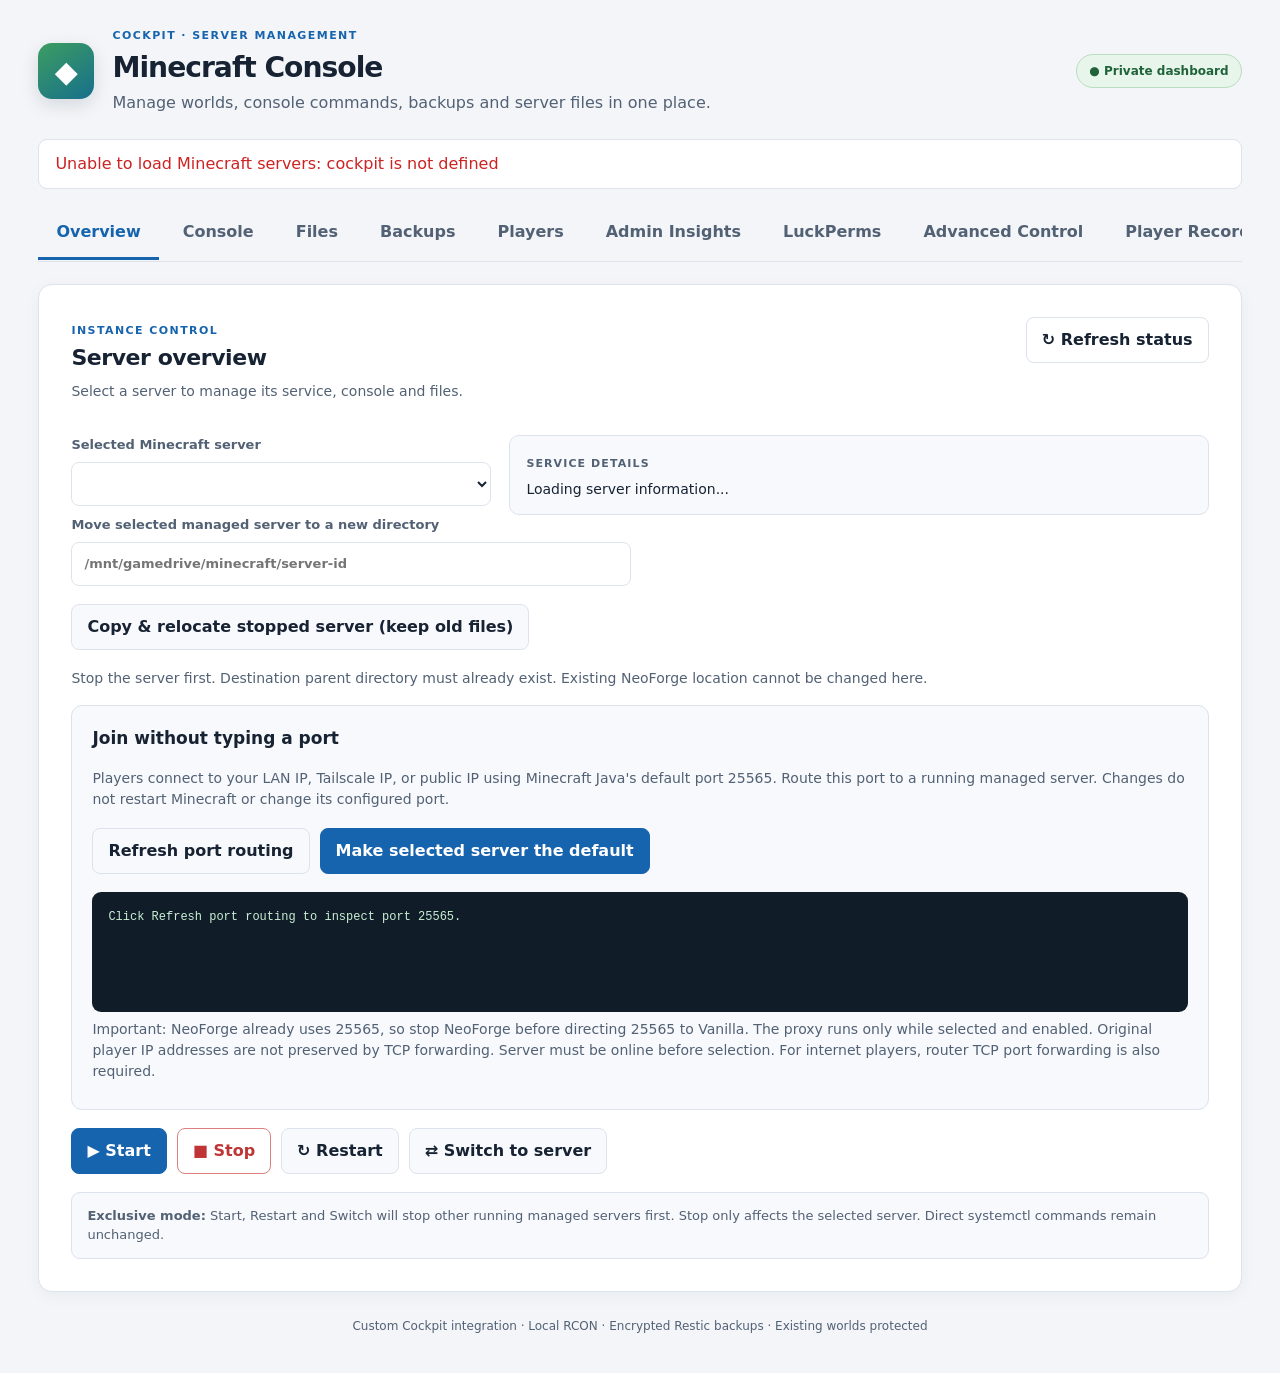
==== commit 6b359f1b: "Sync Minecraft Manager AIO features and fix isolated tests" ====
--- a/cockpit/minecraft-manager/index.html
+++ b/cockpit/minecraft-manager/index.html
@@ -5,8 +5,9 @@
 <div class="shell">
 <header class="hero"><div class="hero-brand"><div class="app-mark" aria-hidden="true">◆</div><div><div class="eyebrow">COCKPIT · SERVER MANAGEMENT</div><h1>Minecraft Console</h1><p class="subtitle">Manage worlds, console commands, backups and server files in one place.</p></div></div><span class="privacy-pill">● Private dashboard</span></header>
 <div id="message" role="status" aria-live="polite"></div>
-<nav class="tabs" aria-label="Minecraft manager sections"><button type="button" class="tab active" data-tab="overview" aria-current="page">Overview</button><button type="button" class="tab" data-tab="console">Console</button><button type="button" class="tab" data-tab="files">Files</button><button type="button" class="tab" data-tab="backups">Backups</button><button type="button" class="tab" data-tab="players">Players</button><button type="button" class="tab" data-tab="advanced">Advanced Control</button><button type="button" class="tab" data-tab="player-records">Player Records &amp; Storage</button><button type="button" class="tab" data-tab="performance">Performance</button><button type="button" class="tab" data-tab="insights">World & JVM Insights</button><button type="button" class="tab" data-tab="control-center">Control Center v7</button><button type="button" class="tab" data-tab="automation">Restarts & Resources</button><button type="button" class="tab" data-tab="operations">Operations & Tuning</button><button type="button" class="tab" data-tab="addons">Mods & plugins</button><button type="button" class="tab" data-tab="settings">Settings</button><button type="button" class="tab" data-tab="upgrades">Upgrade versions</button><button type="button" class="tab" data-tab="create">Create server</button></nav>
+<nav class="tabs" aria-label="Minecraft manager sections"><button type="button" class="tab active" data-tab="overview" aria-current="page">Overview</button><button type="button" class="tab" data-tab="console">Console</button><button type="button" class="tab" data-tab="files">Files</button><button type="button" class="tab" data-tab="backups">Backups</button><button type="button" class="tab" data-tab="players">Players</button><button type="button" class="tab" data-tab="admin-insights">Admin Insights</button><button type="button" class="tab" data-tab="luckperms">LuckPerms</button><button type="button" class="tab" data-tab="advanced">Advanced Control</button><button type="button" class="tab" data-tab="player-records">Player Records &amp; Storage</button><button type="button" class="tab" data-tab="performance">Performance</button><button type="button" class="tab" data-tab="insights">World & JVM Insights</button><button type="button" class="tab" data-tab="control-center">Control Center v7</button><button type="button" class="tab" data-tab="automation">Restarts & Resources</button><button type="button" class="tab" data-tab="operations">Operations & Tuning</button><button type="button" class="tab" data-tab="addons">Mods & plugins</button><button type="button" class="tab" data-tab="settings">Settings</button><button type="button" class="tab" data-tab="upgrades">Upgrade versions</button><button type="button" class="tab" data-tab="create">Create server</button><button type="button" class="tab" data-tab="modpacks">Modpacks</button><button type="button" class="tab" data-tab="logchecker">Log Checker</button></nav>
 <main>
+<section class="panel tab-view" data-view="logchecker" id="logchecker-panel"><div class="section-heading"><div><span class="kicker">SERVER DIAGNOSTICS</span><h2>Quick Server Log Checker</h2><p class="hint">Read-only logs for the server selected on Overview. NovaAC logs appear when installed on that instance.</p></div><button class="btn secondary" id="lc-refresh" type="button">↻ Refresh logs</button></div><div class="toolbar"><label class="field">Source<select id="lc-source"><option value="server">Minecraft latest.log</option><option value="novaac">NovaAC violations.log</option><option value="novaac-history">NovaAC violations history</option></select></label><label class="field">Recent lines<select id="lc-count"><option value="50">50</option><option value="150" selected>150</option><option value="300">300</option><option value="500">500</option></select></label><label class="field">Filter<select id="lc-filter"><option value="all">All</option><option value="issues">Errors / warnings</option><option value="players">Player activity</option><option value="anti">Anti-cheat</option></select></label><label class="field">Search<input type="search" id="lc-search" placeholder="Player name, error, check..." autocomplete="off"></label><button class="btn secondary" id="lc-copy" type="button">Copy shown lines</button></div><div class="notice" id="lc-status">Open this tab to load logs.</div><div class="hint" id="lc-matches"></div><pre id="lc-output" class="output" style="max-height:550px;overflow:auto;white-space:pre-wrap;overflow-wrap:anywhere;user-select:text">No logs loaded.</pre></section>
 <section class="panel tab-view active" data-view="overview" id="overview-panel"><div class="section-heading"><div><span class="kicker">INSTANCE CONTROL</span><h2>Server overview</h2><p class="hint">Select a server to manage its service, console and files.</p></div><button id="refresh" class="btn subtle">↻ Refresh status</button></div>
 <div class="server-top"><label class="field server-picker">Selected Minecraft server<select id="server"></select></label><div class="server-summary"><span class="summary-label">Service details</span><div id="info">Loading server information...</div></div></div>
 <div class="form-grid"><label class="field">Move selected managed server to a new directory<input id="move-directory" type="text" placeholder="/mnt/gamedrive/minecraft/server-id"></label></div><div class="toolbar"><button id="relocate-server" class="btn secondary">Copy &amp; relocate stopped server (keep old files)</button></div><p class="hint">Stop the server first. Destination parent directory must already exist. Existing NeoForge location cannot be changed here.</p>
@@ -31,13 +32,85 @@
   <p id="activity-status" class="hint" role="status">Events shown only when logged by the server; player commands may require a compatible logging mod or plugin.</p>
 </section></section>
 <section class="panel tab-view" data-view="backups"><div class="section-heading"><div><span class="kicker">WORLD SAFETY</span><h2>Manual backups</h2><p class="hint" id="backup-description">Back up the selected server into your encrypted Restic repository. Managed servers temporarily stop during backup; NeoForge uses its existing service. No automatic schedule.</p></div></div>
-<div class="sub-panel"><h3>Automatic backups &amp; storage</h3><p class="hint">Schedules are per server. Automatic backups may briefly disconnect players. A custom repository must already contain a valid encrypted Restic repository; no files are moved.</p><div class="toolbar"><label>Schedule <select id="backup-schedule"><option value="off">Off (manual only)</option><option value="hourly">Every hour</option><option value="6hours">Every 6 hours</option><option value="12hours">Every 12 hours</option><option value="daily">Daily</option><option value="weekly">Weekly</option><option value="custom">Custom interval</option></select></label><label>Custom interval (minutes, 15–10080) <input id="backup-interval" type="number" min="15" max="10080" value="1440"></label></div><label>Existing backup repository <input id="backup-repository" type="text" style="width:100%" placeholder="/mnt/backup/minecraft/restic-repo"></label><p class="hint" id="backup-repo-note"></p><label>Restore export directory (optional, on a mounted drive) <input id="restore-export-directory" type="text" style="width:100%" placeholder="/mnt/drive/minecraft-restore-export"></label><div class="action-strip"><button id="backup-settings-save" class="btn secondary">Save backup settings</button><span id="backup-schedule-status" class="small"></span></div><p class="hint">Live restore always restores into the original stopped server directory with a recovery copy. Exporting to another folder does not alter the live server.</p></div>
+<div class="sub-panel"><h3>Automatic backups &amp; storage</h3><p class="hint">Schedules are per server. Automatic backups may briefly disconnect players. A custom repository must already contain a valid encrypted Restic repository; no files are moved.</p><div class="toolbar"><label>Schedule <select id="backup-schedule"><option value="off">Off (manual only)</option><option value="hourly">Every hour</option><option value="6hours">Every 6 hours</option><option value="12hours">Every 12 hours</option><option value="daily">Daily</option><option value="weekly">Weekly</option><option value="custom">Custom interval</option></select></label><label>Custom interval (minutes, 15–10080) <input id="backup-interval" type="number" min="15" max="10080" value="1440"></label></div><label>Existing backup repository <input id="backup-repository" type="text" style="width:100%" placeholder="/var/lib/cockpit-minecraft/backups/restic-repo"></label><p class="hint" id="backup-repo-note"></p><label>Restore export directory (optional, on a mounted drive) <input id="restore-export-directory" type="text" style="width:100%" placeholder="/mnt/drive/minecraft-restore-export"></label><div class="action-strip"><button id="backup-settings-save" class="btn secondary">Save backup settings</button><span id="backup-schedule-status" class="small"></span></div><p class="hint">Live restore always restores into the original stopped server directory with a recovery copy. Exporting to another folder does not alter the live server.</p></div>
 <div class="action-strip"><button id="backup" class="btn primary">Back up selected server now</button><button id="snapshots" class="btn secondary">↻ Refresh backup history</button></div><div class="block-title">Selected server snapshot history</div><pre id="backup-list" class="output" aria-label="Restic backup history">Select Refresh backup history.</pre><div class="sub-panel"><h3>Restore a server snapshot</h3><p class="hint">The selected server must be stopped. A recovery Restic snapshot is made first, and old files are retained in a sibling folder. Restoration never starts the server automatically.</p><div class="toolbar"><button id="restore-refresh" class="btn secondary">Load available restore points</button><select id="restore-select" aria-label="Restore snapshot"><option value="">Choose a snapshot...</option></select></div><button id="restore-go" class="btn danger" disabled>Restore selected snapshot</button> <button id="restore-export-go" class="btn secondary">Export snapshot to folder</button><div id="restore-status" class="small"></div></div><div class="notice">Run backups when no players are online. Test restores before relying on any backup for important world data.</div></section>
 <section class="panel tab-view" data-view="files"><div class="section-heading"><div><span class="kicker">SERVER CONTENT</span><h2>Server files</h2><p class="hint">Edit configuration files and upload content within the selected server directory.</p></div></div><div class="notice warning"><strong>Live-aware edits:</strong> You may save server.properties while running. Only supported settings (difficulty, default gamemode, whitelist) are sent live via RCON; other changes require a restart. Stop before editing other files or uploading. Make a Restic backup first; never upload untrusted mods or plugins.</div>
 <div class="sub-panel"><h3>Configuration editor</h3><div class="toolbar"><button id="file-refresh" class="btn subtle">↻ Refresh files</button><label class="field inline-field">File<select id="file-select" aria-label="Choose server file"><option value="">Load files...</option></select></label><button id="file-open" class="btn secondary">Edit selected config</button></div><div id="file-label" class="small"></div><textarea id="file-editor" rows="16" spellcheck="false" aria-label="Configuration editor"></textarea><div class="toolbar"><button id="file-save" class="btn primary">Save configuration</button></div></div>
-<div class="sub-panel"><h3>Upload server files</h3><div class="form-grid"><label class="field">Destination<select id="upload-kind"><option value="mods">NeoForge mods (.jar)</option><option value="plugins">Spigot plugins (.jar)</option><option value="resourcepacks">Resource packs (.zip)</option><option value="icon">Server icon (64×64 PNG)</option></select></label><label class="field">Choose a file<input id="upload-file" type="file"></label></div><button id="upload-button" class="btn primary">↑ Upload to selected server</button><div id="upload-status" class="small" role="status"></div><p class="hint">Resource packs must be hosted separately to distribute to players. The server icon is saved as <code>server-icon.png</code> and appears in the multiplayer list after restart.</p></div></section>
+<div class="sub-panel"><h3>Upload server files</h3><div class="form-grid"><label class="field">Destination<select id="upload-kind"><option value="mods">NeoForge mods (.jar)</option><option value="plugins">Bukkit / Spigot / Paper / Purpur plugins (.jar)</option><option value="resourcepacks">Resource packs (.zip)</option><option value="icon">Server icon (64×64 PNG)</option></select></label><label class="field">Choose files<input id="upload-file" type="file" multiple accept=".jar,.zip,.png"></label></div><button id="upload-button" class="btn primary">↑ Upload to selected server</button><div id="upload-status" class="small" role="status"></div><p class="hint">Resource packs must be hosted separately to distribute to players. The server icon is saved as <code>server-icon.png</code> and appears in the multiplayer list after restart.</p></div></section>
 
+<section class="panel tab-view" data-view="admin-insights" id="admin-insights-panel">
+<div class="section-heading"><div><span class="kicker">READ-ONLY · SERVER ADMINISTRATION</span><h2>Admin Insights</h2><p class="hint">Selected server only. Uses existing Cockpit functions; no player permissions, worlds, or plugins are modified. Only accessible to authorized Cockpit administrators.</p></div><button type="button" id="admin-refresh" class="btn primary">Refresh overview</button></div>
+<div class="sub-panel"><h3>Server and port routing</h3><pre id="admin-server" class="output">Click Refresh overview.</pre><div class="toolbar"><button type="button" id="admin-public-ip" class="btn secondary">Look up public IP (external HTTPS)</button><button type="button" id="admin-port-refresh" class="btn secondary">Refresh forwarding status</button></div><p class="hint">Public IP lookup contacts api.ipify.org only when requested. The address is the outgoing internet IP, not proof that port 25565 is reachable. Shared/NAT/CGNAT addresses may differ from router inbound availability.</p><pre id="admin-network" class="output">Public IP not requested.</pre></div>
+<div class="sub-panel"><h3>Players and LuckPerms</h3><label class="field">Filter loaded players / groups<input id="admin-player-filter" placeholder="Username, rank, or UUID" maxlength="80"></label><div id="admin-players" class="addon-list">Click Refresh overview.</div><p class="hint">Only accounts loaded into LuckPerms' cache are shown; not a complete list of offline players. Use the existing Players and LuckPerms tabs for details and authorized moderation.</p></div>
+<div class="sub-panel" id="admin-moderation-panel"><h3>Quick moderation</h3><p class="hint">Uses the existing authenticated Cockpit player actions. Confirm the selected server and exact Minecraft Java username before acting. Ban/unban/kick and whitelist only. Actions from this panel are written to the protected audit. Other moderation sources are not automatically included.</p><div class="form-grid"><label class="field">Exact Minecraft Java username<input id="admin-mod-name" maxlength="16" autocomplete="off" placeholder="PlayerName" pattern="[A-Za-z0-9_]{3,16}"></label><label class="field">Action<select id="admin-mod-operation"><option value="ban">Ban player</option><option value="pardon">Unban player</option><option value="kick">Kick player</option><option value="whitelist-add">Add to whitelist</option><option value="whitelist-remove">Remove from whitelist</option></select></label></div><div class="toolbar"><button class="btn secondary" type="button" id="admin-mod-use-filter">Use exact player filter</button><button class="btn secondary" type="button" id="admin-mod-list">View whitelist</button><button class="btn danger" type="button" id="admin-mod-submit" disabled>Apply selected action</button></div><pre class="output" id="admin-mod-result" role="status" aria-live="polite">No moderation action sent.</pre><div class="toolbar"><button class="btn secondary" type="button" id="admin-mod-history-refresh">Refresh moderation audit</button></div><pre class="output" id="admin-mod-history" style="white-space:pre-wrap;max-height:320px;overflow:auto">No history loaded.</pre><p class="hint">Moderation actions made through this panel are recorded in a root-protected local JSONL audit. Empty RCON replies remain unconfirmed. Other consoles and external plugins are not included.</p></div>
+<div class="sub-panel" id="admin-punishments-panel">
+<h3>Player punishment history</h3>
+<p class="hint">Search actions recorded by this Cockpit moderation audit, including older records beyond the latest 100. This is not a complete EssentialsX, NovaAC, or server-wide punishment history. Mutes and temporary bans will appear only after a future audited integration records them. Staff warning records created in Cockpit are searchable.</p>
+<div class="sub-panel" id="admin-warning-panel"><h3>Record staff warning</h3><p class="hint">Save a reasoned warning to the protected Cockpit history for the selected server. This is an internal record ONLY — it does not notify the player, apply a punishment, or send an EssentialsX command.</p><div class="form-grid"><label class="field">Exact player username<input id="admin-warning-name" maxlength="16" autocomplete="off" placeholder="PlayerName"></label><label class="field">Reason<input id="admin-warning-reason" maxlength="240" placeholder="Rule violation or staff observation"></label></div><div class="toolbar"><button type="button" id="admin-warning-copy" class="btn secondary">Use quick moderation username</button><button type="button" id="admin-warning-save" class="btn primary" disabled>Record warning</button></div><pre id="admin-warning-status" class="output" role="status">No warning recorded.</pre></div>
+<div class="form-grid"><label class="field">Player username (partial or exact)<input id="admin-history-player" maxlength="80" placeholder="Search player; leave blank for all"></label>
+<label class="field">Action<select id="admin-history-type"><option value="all">All recorded actions</option><option value="ban">Ban</option><option value="pardon">Unban</option><option value="kick">Kick</option><option value="whitelist-add">Whitelist add</option><option value="whitelist-remove">Whitelist remove</option><option value="warn">Staff warning</option><option value="mute">Mute</option><option value="unmute">Unmute</option><option value="warn-message">Delivered warning</option><option value="rank-assign">Rank assignment</option><option value="rank-weight">Rank weight</option><option value="tab-sort">TAB sorting update</option><option value="tempmute">Temporary mute</option><option value="tempban">Temporary ban</option></select></label></div>
+<div class="toolbar"><button type="button" id="admin-history-search" class="btn primary">Search history</button><button type="button" id="admin-history-use-player" class="btn secondary">Use moderation username</button><button type="button" id="admin-history-export" class="btn secondary" disabled>Export results CSV</button></div>
+<div id="admin-history-summary" class="hint" role="status">No search performed.</div>
+<pre class="output" id="admin-history-records" style="white-space:pre-wrap;max-height:420px;overflow:auto">Search to view recorded actions.</pre>
+<p class="hint">Counts reflect only the selected server and optional player search, across the available audit. A reply received from RCON is not proof of a successful punishment. Search returns up to 250 newest matching records; the count includes older matches.</p>
+</div>
+<div class="sub-panel" id="admin-v06-panel"><h3>Staff actions &amp; TAB weighted ranks · v0.6.1</h3>
+<p class="hint">Select a Minecraft server on Overview, then load its configuration. Rank names and weights come from that server's LuckPerms bridge; TAB sorting comes from that server's TAB configuration. No server inherits another server's ranks.</p>
+<div class="toolbar"><button type="button" class="btn secondary" id="admin06-load">Load selected server's rank configuration</button></div>
+<pre class="output" id="admin06-status">Select a server on the Overview tab, then load its rank configuration.</pre>
+<div class="form-grid"><label class="field">Existing LuckPerms rank<select id="admin06-weight-group" disabled><option value="">Load server ranks first</option></select></label>
+<label class="field">Rank weight<input id="admin06-weight" type="number" min="0" max="9999" placeholder="Load server weight" disabled></label></div>
+<div class="toolbar"><button type="button" id="admin06-weight-save" class="btn secondary" disabled>Set rank weight</button></div>
+<div class="form-grid"><label class="field">Exact Minecraft username<input id="admin06-player" maxlength="16" placeholder="PlayerName" disabled></label>
+<label class="field">Assign LuckPerms rank<select id="admin06-rank" disabled><option value="">Load server ranks first</option></select></label></div>
+<div class="toolbar"><button type="button" id="admin06-assign" class="btn danger" disabled>Apply player rank</button></div>
+<label class="field">TAB sorting order (comma-separated; loaded from selected server)<input id="admin06-sort" placeholder="Load this server's TAB order" maxlength="240" disabled></label>
+<div class="toolbar"><button type="button" id="admin06-sort-save" class="btn secondary" disabled>Save TAB order and reload</button></div>
+<h4>Timed EssentialsX actions</h4><p class="hint">Only enabled when the selected server has EssentialsX installed and its configuration has been checked.</p>
+<div class="form-grid"><label class="field">Player<input id="admin06-sanction-player" maxlength="16" placeholder="PlayerName" disabled></label>
+<label class="field">Action<select id="admin06-action" disabled><option value="tempban">Temporary ban</option><option value="tempmute">Timed mute</option><option value="unmute">Unmute</option><option value="warn-message">Send warning message</option></select></label>
+<label class="field">Duration (m/h/d; max 30 days)<input id="admin06-duration" maxlength="5" value="30m" placeholder="30m" disabled></label><label class="field">Reason<input id="admin06-reason" maxlength="120" placeholder="Explain the rule violation" disabled></label></div>
+<div class="toolbar"><button type="button" id="admin06-sanction-send" class="btn danger" disabled>Review &amp; send action</button></div>
+<p class="hint">A blank or unavailable configuration is never filled from a different server. LuckPerms changes require the CockpitLuckPermsBridge snapshot on that instance; timed actions require EssentialsX. TAB edits are backed up before saving.</p>
+</div>
+<div class="sub-panel" id="admin-v07-panel">
+<h3>Anti-cheat event explorer · v0.7</h3>
+<p class="hint">Read-only logs from the selected server's NovaAC folder. These are logged signals, not verified cheats or confirmed punishments. This panel never changes NovaAC settings or applies bans.</p>
+<div class="toolbar"><button type="button" class="btn secondary" id="admin07-load">Refresh anti-cheat events</button><button type="button" class="btn secondary" id="admin07-export" disabled>Export shown events CSV</button></div>
+<div class="form-grid"><label class="field">Search player or log text<input id="admin07-search" maxlength="80" placeholder="Player, check, violation" disabled></label>
+<label class="field">Event source<select id="admin07-source" disabled><option value="all">All available log files</option></select></label></div>
+<div class="notice" id="admin07-summary" role="status">Select a server on Overview and refresh its anti-cheat events.</div>
+<pre class="output" id="admin07-events" style="white-space:pre-wrap;max-height:420px;overflow:auto">No anti-cheat events loaded.</pre>
+<p class="hint">Reads a bounded portion of recent violation-related text logs. Server logs outside NovaAC's plugin folder and records that were rotated or deleted are not included. Use Player punishment history for actions recorded through Cockpit.</p>
+</div>
+<div class="sub-panel"><h3>NovaAC signal review</h3><p class="hint">Matches recent Minecraft journal lines mentioning NovaAC or anti-cheat checks. An event line does not necessarily indicate a confirmed violation or punishment. This is not a persistent anti-cheat database.</p><label class="field">Filter log matches<input id="admin-nova-filter" placeholder="Player, check, violation" maxlength="80"></label><pre id="admin-nova" class="output" style="white-space:pre-wrap;max-height:360px;overflow:auto">Click Refresh overview.</pre></div>
+<div class="sub-panel"><h3>Plugin inventory checks</h3><div id="admin-plugins" class="addon-list">Click Refresh overview.</div><p class="hint">Detects selected obvious duplicate JAR names. Does not guarantee version or dependency compatibility; no updates or removals occur automatically.</p></div>
+<div class="sub-panel"><h3>Server update readiness</h3><p id="admin-updates" class="hint">Select a server and refresh.</p><p class="hint">Official vendor releases need validation against installed plugins and world versions. Updates and rollback are intentionally not enabled in this read-only phase.</p></div>
+
+<div class="sub-panel" id="admin-aio-panel"><h3>Unified Admin Hub · server-specific reports</h3>
+<p class="hint">Select a server on Overview. Reports use each server's files and plugins. JAR updates require a stopped server, explicit confirmation, and a fresh Restic backup. Features not supported by the selected server are reported as unavailable.</p>
+<div class="toolbar"><button type="button" id="aio-plugins-load" class="btn secondary">Inspect plugins &amp; dependencies</button><button type="button" id="aio-update-load" class="btn secondary">Check official Paper/Purpur updates</button></div>
+<pre id="aio-plugin-output" class="output" style="white-space:pre-wrap;max-height:350px;overflow:auto">Choose a server to inspect installed plugins.</pre>
+<pre id="aio-update-output" class="output" style="white-space:pre-wrap;max-height:220px;overflow:auto">No release check performed.</pre>
+<div class="sub-panel" id="aio11-maintenance"><h4>Protected Paper / Purpur JAR maintenance</h4>
+<p class="hint">Same Minecraft version only. Requires a stopped server and available Restic repository. Replaces server.jar only, retains old JAR, and does not start the server. Restoring a JAR does not revert world/plugin changes.</p>
+<div class="toolbar"><button type="button" class="btn secondary" id="aio11-preflight">Run safety preflight</button><button type="button" class="btn danger" id="aio11-update" disabled>Backup and update stopped server JAR</button></div>
+<div class="toolbar"><label class="field">Previous JAR<select id="aio11-rollback-select" disabled><option value="">Run preflight to load backups</option></select></label><button type="button" class="btn secondary" id="aio11-rollback" disabled>Backup and restore selected previous JAR</button></div>
+<pre id="aio11-output" class="output" style="white-space:pre-wrap;max-height:300px;overflow:auto">Run preflight before attempting maintenance.</pre></div>
+<div class="toolbar"><label class="field">Player username or UUID (optional)<input id="aio-player-query" maxlength="64" placeholder="Search selected server"></label><button type="button" id="aio-profiles-load" class="btn secondary">Search player profiles</button><button type="button" id="aio-profiles-export" class="btn secondary" disabled>Export profile report CSV</button></div>
+<pre id="aio-profiles-output" class="output" style="white-space:pre-wrap;max-height:380px;overflow:auto">No player directory loaded.</pre>
+<p class="hint">The existing tabs still provide moderation history, rank editing, TAB ordering, and NovaAC logs. Update checks are informational; protected JAR changes only happen after a separate preflight and confirmation. Historical audit entries are username-based and cannot reliably follow renamed accounts.</p></div>
+<p id="admin-status" class="hint" role="status"></p>
+</section>
 <section class="panel tab-view" data-view="players"><div class="section-heading"><div><span class="kicker">ACCESS CONTROL</span><h2>Player management</h2><p class="hint">Manage online players, whitelists, and operator permissions through the selected server's RCON connection.</p></div></div><div class="sub-panel"><div class="toolbar"><button class="btn secondary" id="players-refresh">Refresh players & whitelist</button><button class="btn secondary" id="whitelist-on">Whitelist on</button><button class="btn secondary" id="whitelist-off">Whitelist off</button></div><pre class="output" id="players-output">Select Refresh to load players.</pre></div><div class="sub-panel"><label class="field">Minecraft Java username<input id="player-name" maxlength="16" pattern="[A-Za-z0-9_]{3,16}" placeholder="PlayerName" /></label><div class="toolbar"><select id="player-operation" aria-label="Player action"><option value="whitelist-add">Add to whitelist</option><option value="whitelist-remove">Remove from whitelist</option><option value="op">Grant operator</option><option value="deop">Revoke operator</option><option value="kick">Kick player</option><option value="ban">Ban player</option><option value="pardon">Unban player</option></select><button class="btn primary" id="player-apply">Apply action</button></div></div></section>
+
+<!-- cockpit-luckperms-readonly-v1 -->
+<section class="panel tab-view" data-view="luckperms" id="luckperms-panel">
+  <div class="section-heading"><div><span class="kicker">PERMISSIONS · READ ONLY</span><h2>LuckPerms Manager</h2><p class="hint">Live API snapshots from the selected Tropics Purpur server. No database editing, permission changes, or RCON required.</p></div><button type="button" class="btn secondary" id="luckperms-refresh">Refresh ranks</button></div>
+  <p id="luckperms-status" class="hint">Select Tropics Purpur and click Refresh ranks. Requires one server restart after installing the bridge.</p>
+  <div class="sub-panel"><h3>Permission groups</h3><div id="luckperms-groups" class="addon-list"></div></div>
+  <div class="sub-panel"><h3>Loaded player accounts</h3><p class="hint">LuckPerms only exposes users currently loaded in its cache. This is not a complete offline-player directory.</p><div id="luckperms-users" class="addon-list"></div></div>
+</section>
 <section class="panel tab-view" data-view="advanced"><div class="section-heading"><div><span class="kicker">PLAYER OPERATIONS</span><h2>Advanced Minecraft Control Center</h2><p class="hint">Selected server only. Player analytics use recorded journal activity; live announcements use authenticated RCON.</p></div><button class="btn secondary" id="advanced-refresh">Refresh activity summary</button></div>
 <div class="sub-panel"><h3>Player activity summary · last 24 hours</h3><p class="hint">Based on the most recent 2,500 journal lines; not a complete accounting of every player command or action.</p><div id="advanced-summary" class="stat-grid">Click Refresh activity summary.</div><div id="advanced-hourly" class="addon-list"></div><p id="advanced-status" class="hint"></p></div>
 <div class="sub-panel" id="quick-branding"><h3>Quick server branding</h3>
@@ -96,11 +169,27 @@
 <div class="sub-panel"><h3>Backup setup for this new server</h3><p class="hint">Configure per-server backups before creation. Backups are disabled by default, and existing Restic repositories are never moved or reinitialized. The new server remains stopped after creation.</p>
 <div class="form-grid"><label class="field">Automatic backup schedule<select id="create-backup-schedule"><option value="off">Off (manual backups only)</option><option value="hourly">Every hour</option><option value="6hours">Every 6 hours</option><option value="12hours">Every 12 hours</option><option value="daily">Daily</option><option value="weekly">Weekly</option><option value="custom">Custom interval</option></select></label>
 <label class="field">Custom interval (15–10080 minutes)<input id="create-backup-interval" type="number" min="15" max="10080" value="1440"></label></div>
-<label class="field">Existing encrypted Restic repository<input id="create-backup-repository" type="text" placeholder="/mnt/backup/minecraft/restic-repo"></label>
+<label class="field">Existing encrypted Restic repository<input id="create-backup-repository" type="text" value="/var/lib/cockpit-minecraft/backups/restic-repo"></label>
 <label class="field">Restore export directory (optional)<input id="create-restore-export" type="text" placeholder="/mnt/backupdrive/restore-exports/new-server"></label>
 <p class="hint">Repository must already exist, be on a writable mounted drive, and unlock with the configured Restic password file. Export destination must be empty, on another mounted drive, and outside the server and repository paths. Scheduled backups can briefly disconnect players.</p></div>
 <div class="toolbar"><button id="load-versions" class="btn secondary">↻ Load official versions</button></div><div class="notice">Spigot uses BuildTools and may take several minutes. Paper only uses stable vendor builds. Purpur and Paper may not be published for every Minecraft release. Forge, NeoForge, Fabric and Quilt require separate loader installers and are not available in this release. New servers receive independent RCON credentials.</div>
 <label class="eula-row"><input id="eula" type="checkbox"> I have read and agree to the <a href="https://aka.ms/MinecraftEULA" target="_blank" rel="noreferrer">Minecraft EULA</a>.</label>
 <div class="action-strip"><button id="create" class="btn primary">+ Create separate server</button><button id="check-build" class="btn secondary">Check Spigot build status</button></div><pre id="build-log" class="output" aria-label="Spigot build status">Select a Spigot server and click Check build status.</pre><p class="hint">New servers are created stopped and disabled at boot. Switching versions creates a new instance rather than downgrading an existing world.</p></section>
+<section class="panel tab-view" data-view="modpacks"><div class="section-heading"><div><span class="kicker">MODPACK WORKSPACES · V0.4</span><h2>CurseForge & Custom Modpacks</h2><p class="hint">Browse and stage packs; deploy supported standalone server.jar archives as stopped managed servers. Loader installers are not automated yet.</p></div><button id="mp-refresh" class="btn secondary">Refresh</button></div>
+<div class="notice" id="mp-key">Checking CurseForge access…</div>
+<div class="sub-panel"><h3>Browse CurseForge</h3><div class="form-grid"><label class="field">Search<input id="mp-query" placeholder="All the Mods"></label><label class="field">Category<select id="mp-category"><option value="modpacks">Modpacks</option><option value="mods">Individual mods</option></select></label><label class="field">Minecraft version (optional)<select id="mp-search-version"><option value="">All Minecraft versions</option></select></label></div><button class="btn secondary" id="mp-search">Search API</button><div id="mp-results"></div><div id="mp-project-detail" class="sub-panel" hidden></div></div>
+<div class="sub-panel"><h3>Create custom manifest or stage server-pack ZIP</h3><p class="hint">A client pack's manifest is not a runnable server. Archives are staged, never executed. Existing servers are untouched.</p><div class="form-grid"><label class="field">Workspace ID<input id="mp-name" placeholder="my-modded-pack"></label><label class="field">Minecraft release<input id="mp-version" placeholder="1.21.1"></label><label class="field">Loader<select id="mp-loader"><option value="neoforge">NeoForge</option><option value="forge">Forge</option><option value="fabric">Fabric</option><option value="quilt">Quilt</option></select></label></div><button class="btn secondary" id="mp-new">Create custom manifest</button><label class="field">Local ZIP<input id="mp-zip" type="file" accept=".zip"></label><button class="btn secondary" id="mp-import">Import ZIP into isolated workspace</button></div>
+<div class="sub-panel"><h3>Workspace & dependencies</h3><label class="field">Workspace<select id="mp-workspace"><option value="">Choose workspace</option></select></label><pre class="output" id="mp-workspaces">No workspaces loaded.</pre><div class="toolbar"><button class="btn secondary" id="mp-detail">Inspect, list JARs & check declared dependencies</button><button class="btn secondary" id="mp-export">Export manifest JSON</button></div><div class="form-grid"><label class="field">CurseForge project ID<input id="mp-project-id" type="number"></label><label class="field">CurseForge file ID<input id="mp-file-id" type="number"></label></div><button class="btn secondary" id="mp-addmod">Add compatible file to planning manifest</button><p class="hint">Dependency checking is based on CurseForge file metadata; it does not guarantee mod or loader compatibility. Selected mods are metadata-only until installed by a compatible server installer.</p></div>
+<div class="sub-panel"><h3>Mod loader provisioning</h3><p class="hint">Fabric launcher staging uses official Fabric metadata. Forge, NeoForge, and Quilt provide planning guidance only; unknown installers will not be executed.</p><div class="toolbar"><button class="btn secondary" id="mp-loader-plan">Check loader compatibility / versions</button></div><div class="form-grid"><label class="field">Fabric loader version<input id="mp-fabric-loader" placeholder="Choose a stable version from Check loader"></label><label class="field">Fabric installer version<input id="mp-fabric-installer" placeholder="Choose a stable version from Check loader"></label></div><button class="btn secondary" id="mp-stage-fabric">Stage official Fabric launcher</button></div>
+<div class="sub-panel"><h3>Deploy a staged server pack</h3><p class="hint">Only archives containing a valid standalone <code>server.jar</code> are eligible. Forge/NeoForge packs requiring installer scripts or launch arguments cannot be auto-deployed. The service stays STOPPED and DISABLED until you choose to start it from Overview.</p><div class="form-grid"><label class="field">Port (0 = automatic)<input id="mp-port" type="number" value="0" min="0" max="65535"></label><label class="field">Max JVM memory (GiB)<input id="mp-ram" type="number" value="8" min="2" max="24"></label></div><label class="eula-row"><input id="mp-eula" type="checkbox"> I have read and agree to the <a href="https://aka.ms/MinecraftEULA" target="_blank" rel="noreferrer">Minecraft EULA</a>.</label><button class="btn secondary" id="mp-preflight">Check Java & deployment readiness</button><button id="mp-deploy" class="btn secondary">Deploy staged server (stopped)</button></div>
+<div class="sub-panel"><h3>Backup, restore & mods</h3><p class="hint">Stop the selected deployed server before using these controls. Snapshots copy the complete workspace including worlds; ensure sufficient free disk space and keep independent backups.</p><div class="toolbar"><button id="mp-snapshot" class="btn secondary">Create full snapshot</button><button id="mp-snapshots" class="btn secondary">List snapshots</button><button id="mp-logs" class="btn secondary">Server logs</button></div><div class="form-grid"><label class="field">Snapshot ID<input id="mp-snapshot-id" placeholder="20261016T120000Z"></label><label class="field">Mod JAR filename<input id="mp-mod-file" placeholder="example.jar"></label></div><div class="toolbar"><button id="mp-restore" class="btn secondary">Restore snapshot</button><button id="mp-mods" class="btn secondary">List mods</button><button id="mp-disable" class="btn secondary">Disable mod</button><button id="mp-enable" class="btn secondary">Enable mod</button></div></div>
+<div class="notice warning">CurseForge search and metadata tracking are NOT automatic file downloading. Forge, NeoForge, Fabric and Quilt loader installers, dependency resolution/download, and automatic update application are NOT enabled. Always verify a server pack's runtime and back up worlds before upgrades. Imported scripts are never executed.</div><pre class="output" id="mp-output">Ready.</pre><div class="sub-panel" id="mp-v06-panel"><h3>Offline audit & update preview (v0.6)</h3><p class="hint">Read-only reports. No service changes, downloads, updates or world modifications.</p><div class="toolbar"><button type="button" class="btn secondary" id="mp06-audit">Audit installed mods</button><button type="button" class="btn secondary" id="mp06-guidance">Loader requirements</button><button type="button" class="btn secondary" id="mp06-readiness">Update readiness</button></div><label class="field">Candidate ZIP path on this Ubuntu server (optional)<input id="mp06-zip-path" placeholder="/srv/staging/server-pack.zip"></label><button type="button" class="btn secondary" id="mp06-preview">Preview changes (no install)</button><pre id="mp06-output" class="output" aria-label="Offline modpack audit report">Select a workspace above, then run an audit.</pre></div>
+<div class="sub-panel" id="mp07-panel"><h3>Loader sources & backup planning (v0.7)</h3><p class="hint">Read-only planning only. No downloads, backups, installers, service changes, or update application.</p><div class="toolbar"><button type="button" class="btn secondary" id="mp07-sources">Official loader source plan</button></div><label class="field">Existing backup destination directory<input id="mp07-backup-path" placeholder="/mnt/backup-drive/minecraft" /></label><button type="button" class="btn secondary" id="mp07-backup">Assess backup location (no backup created)</button><p class="hint">Results appear in the Offline audit output above. A different mount does not prove separate physical storage.</p></div>
+<div class="sub-panel" id="mp09-panel"><h3>Backup &amp; Recovery Center (v0.9)</h3><p class="hint">Backups only when the selected service is stopped. Configured backup destination: /var/lib/cockpit-minecraft/backups. No automatic retention deletion or live restoration.</p><div class="toolbar"><button type="button" class="btn secondary" id="mp09-history">Backup history</button><button type="button" class="btn secondary" id="mp09-backup">Create stopped-server backup</button><button type="button" class="btn secondary" id="mp09-activity">Backup activity</button></div><label class="field">Archive path from backup history<input id="mp09-archive" placeholder="/var/lib/cockpit-minecraft/backups/fabric-test-....tar.gz" /></label><div class="toolbar"><button type="button" class="btn secondary" id="mp09-verify">Verify SHA-256</button><button type="button" class="btn secondary" id="mp09-restore-test">Isolated restore drill</button></div><label class="field">Snapshots to keep (preview only)<input id="mp09-keep" type="number" min="2" max="100" value="7" /></label><button type="button" class="btn secondary" id="mp09-retention">Preview retention (never deletes)</button><pre id="mp09-output" style="white-space:pre-wrap;max-height:420px;overflow:auto" aria-live="polite"></pre></div>
+<div class="sub-panel" id="mp11-panel"><h3>Backup Scheduler (v1.1)</h3><p class="hint">fabric-test only. View status and next execution, run safety preflight, or explicitly enable/disable the daily timer. Running Minecraft servers are never backed up by this scheduler. Retention deletion is disabled.</p><div class="toolbar"><button type="button" class="btn secondary" id="mp11-status">Timer status / next run</button><button type="button" class="btn secondary" id="mp11-check">Safety preflight</button><button type="button" class="btn secondary" id="mp11-enable">Enable daily timer</button><button type="button" class="btn secondary" id="mp11-disable">Disable timer</button></div><pre id="mp11-output" style="white-space:pre-wrap;max-height:420px;overflow:auto" aria-live="polite"></pre></div>
+
+</section>
 </main><footer>Custom Cockpit integration · Local RCON · Encrypted Restic backups · Existing worlds protected</footer>
-</div><script src="app.js"></script><script src="ui.js"></script></body></html>
+</div><script src="app.js"></script><script src="admin-insights.js"></script><script src="admin-moderation.js"></script><script src="admin-punishments.js"></script><script src="admin-warnings.js"></script><script src="admin-v06.js"></script><script src="admin-v07.js"></script><script src="admin-aio.js"></script><script src="admin-aio-v11.js"></script><script src="ui.js"></script><script src="modpacks.js"></script><script src="modpack-audit-ui.js"></script>
+<script src="modpack-backup-ui.js"></script>
+<script src="modpack-schedule-ui.js"></script><script src="log-checker.js"></script></body></html>
--- a/cockpit/minecraft-manager/styles.css
+++ b/cockpit/minecraft-manager/styles.css
@@ -10,3 +10,41 @@
 .activity-section{margin-top:34px;padding-top:27px;border-top:1px solid var(--border)}.activity-heading{margin-bottom:14px}.activity-controls{display:flex;align-items:end;flex-wrap:wrap;gap:12px;margin:18px 0}.activity-controls .field{min-width:175px;flex:1}.activity-controls .field input,.activity-controls .field select{min-height:41px}.activity-check{display:flex;align-items:center;gap:7px;padding:10px 0;font-size:13px}.activity-count{margin-left:auto}.activity-event{display:flex;align-items:start;gap:13px;padding:8px 14px;border-bottom:1px solid #ffffff12;font:12px/1.5 ui-monospace,Consolas,monospace;white-space:pre-wrap;overflow-wrap:anywhere}.activity-event .activity-type{font-size:10px;min-width:92px;text-transform:uppercase;letter-spacing:.05em;color:#8bd5fd}.activity-join .activity-type{color:#8ee5a9}.activity-leave .activity-type{color:#e1b986}.activity-chat .activity-type{color:#a6d9ff}.activity-command .activity-type{color:#f0d38b}.activity-moderation .activity-type{color:#ffa4a4}#player-activity{height:350px;overflow:auto;padding:8px 0;color:#dcf1e2;background:#101923}#player-activity:not(:has(.activity-event)){padding:17px;font-size:13px;color:#adc7bd}
 
 #periodic-panel textarea{width:100%;min-height:110px;resize:vertical}#periodic-panel input[type=number]{max-width:150px}#periodic-history{max-height:180px;overflow:auto;white-space:pre-wrap}
+
+/* CurseForge project cards and artwork */
+.mp-browser-card,.mp-browser-project-heading{display:flex;gap:14px;align-items:center;flex-wrap:wrap}
+.mp-browser-card-content{flex:1;min-width:180px}
+.mp-browser-icon{object-fit:contain;border-radius:9px;flex-shrink:0}
+#mp-project-detail p{white-space:pre-wrap;overflow-wrap:anywhere}
+#mp-results{display:grid;gap:12px;margin-top:14px}
+@media(max-width:600px){.mp-browser-card{align-items:flex-start}.mp-browser-card button{width:100%}}
+
+/* Expanded CurseForge discovery and inline project details */
+.mp-browser-presets{display:flex;flex-wrap:wrap;gap:8px;margin:14px 0}
+.mp-browser-presets .btn{white-space:nowrap}
+.mp-browser-inline-detail{min-width:0;width:100%;margin:0 0 10px;padding:20px 24px;border-left:3px solid var(--primary);border-radius:10px;background:var(--surface)}
+.mp-browser-inline-detail h3{margin:0 0 4px}
+.mp-browser-inline-detail h4{margin:20px 0 10px}
+.mp-browser-description{box-sizing:border-box;display:block;width:100%;min-width:0;max-height:380px;overflow:auto;padding:18px 20px;border-radius:10px;border:1px solid var(--border);background:var(--surface-alt);white-space:pre-wrap;overflow-wrap:anywhere;line-height:1.65;font:inherit;color:var(--text)}
+.mp-browser-inline-detail .mp-browser-project-heading{align-items:center;gap:16px}
+.mp-browser-inline-detail .mp-browser-icon{border-radius:10px}
+#mp-results>.mp-browser-inline-detail{grid-column:1/-1}
+@media(max-width:600px){.mp-browser-inline-detail{padding:14px}.mp-browser-description{padding:14px}}
+
+/* CurseForge numbered pagination */
+.mp-browser-pagination{display:flex;flex-wrap:wrap;justify-content:center;align-items:center;gap:7px;margin:18px 0 8px;padding:10px 0}
+.mp-browser-pagination[hidden]{display:none}
+.mp-browser-pagination .btn{min-width:42px;padding:8px 12px}
+.mp-browser-pagination .mp-page-current{background:var(--primary);border-color:var(--primary);color:white;font-weight:700}
+.mp-page-ellipsis{padding:0 4px;color:var(--muted)}
+@media(max-width:600px){.mp-browser-pagination{gap:5px}.mp-browser-pagination .btn{min-width:36px;padding:7px 9px}}
+
+/* CurseForge server setup wizard — preview only */
+.mp-server-wizard{margin-top:18px;padding:20px 22px;border:1px solid var(--border);border-radius:12px;background:var(--surface-alt);width:100%}
+.mp-server-wizard h4{margin:0 0 8px}
+.mp-wizard-grid{display:grid;grid-template-columns:repeat(auto-fit,minmax(min(100%,250px),1fr));gap:14px 18px;margin:18px 0}
+.mp-wizard-grid .field{min-width:0}
+.mp-wizard-grid input,.mp-wizard-grid select{width:100%}
+.mp-wizard-eula{display:flex;gap:8px;align-items:flex-start;margin:14px 0}
+.mp-wizard-report{margin-top:16px;padding:16px;background:var(--surface);border:1px solid var(--border);border-radius:8px;overflow:auto;max-height:380px;white-space:pre-wrap;overflow-wrap:anywhere;font:12px/1.5 ui-monospace,monospace}
+@media(max-width:600px){.mp-server-wizard{padding:14px}.mp-wizard-grid{grid-template-columns:1fr}}
